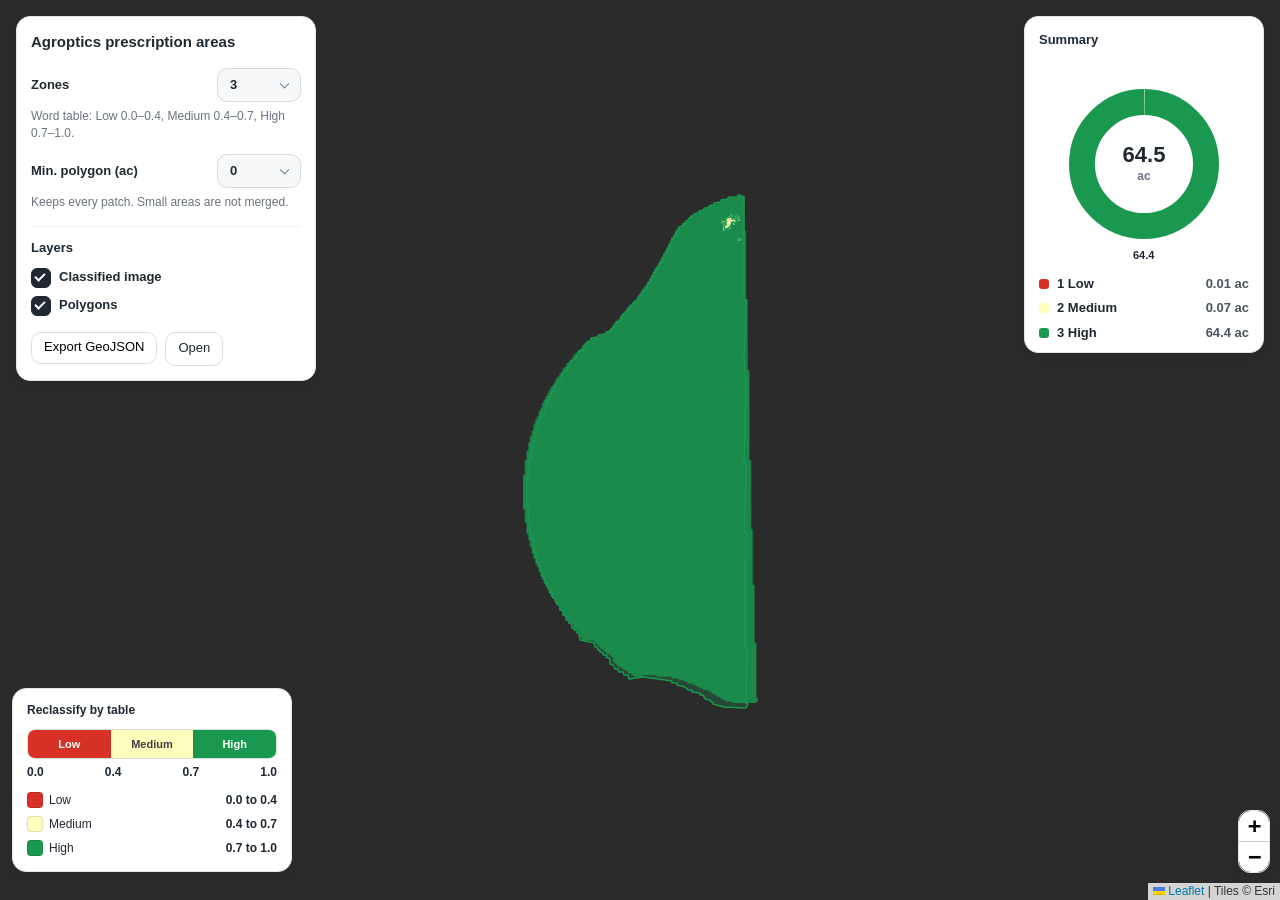
==== index.html @ 0b672e1a "Add files via upload" ====
<!DOCTYPE html>
<html lang="en">
<head>
    <meta charset="UTF-8" />
    <meta name="viewport" content="width=device-width, initial-scale=1.0" />
    <title>Agroptics NDVI zones</title>
    <link rel="stylesheet" href="js/lib/leaflet.css" />
    <link rel="stylesheet" href="prescription-demo.css?v=11" />
</head>
<body>
    <aside class="side-panel">
        <div class="panel-brand">Agroptics prescription areas</div>
        <div class="panel-group">
            <div class="panel-field">
                <span>Zones</span>
                <select id="zoneCount" title="Number of zones">
                    <option value="2" data-hint="Two classes, 0.0–0.5 and 0.5–1.0. Two rates for the machine.">2</option>
                    <option value="3" selected data-hint="Word table: Low 0.0–0.4, Medium 0.4–0.7, High 0.7–1.0.">3</option>
                    <option value="4" data-hint="Four equal classes from 0.0 to 1.0. Finer split, more areas.">4</option>
                    <option value="5" data-hint="Five equal classes from 0.0 to 1.0. The most detail.">5</option>
                </select>
            </div>
            <p class="field-note" id="zoneNote"></p>
        </div>
        <div class="panel-group">
            <div class="panel-field">
                <span>Min. polygon (ac)</span>
                <select id="minAcres" title="Minimum polygon size">
                    <option value="0" selected data-hint="Keeps every patch. Small areas are not merged.">0</option>
                    <option value="0.5" data-hint="Patches under 0.5 ac merge into the neighboring zone.">0.5</option>
                    <option value="1" data-hint="Patches under 1 ac merge into the neighboring zone.">1</option>
                    <option value="2" data-hint="Patches under 2 ac merge into the neighboring zone.">2</option>
                    <option value="5" data-hint="Patches under 5 ac merge into the neighboring zone.">5</option>
                    <option value="10" data-hint="Patches under 10 ac merge into the neighboring zone.">10</option>
                </select>
            </div>
            <p class="field-note" id="acreNote"></p>
        </div>
        <div class="panel-layers">
            <div class="panel-title">Layers</div>
            <label class="layer-check">
                <input type="checkbox" id="layerImage" checked />
                <span class="check-box"></span>
                <span>Classified image</span>
            </label>
            <label class="layer-check">
                <input type="checkbox" id="layerPolygons" checked />
                <span class="check-box"></span>
                <span>Polygons</span>
            </label>
        </div>
        <div class="panel-actions">
            <button type="button" id="exportGeojsonBtn" disabled>Export GeoJSON</button>
            <label class="file-open">
                Open
                <input type="file" id="tifInput" accept=".tif,.tiff" />
            </label>
        </div>
    </aside>

    <aside class="summary-panel">
        <div class="panel-title">Summary</div>
        <div class="donut-wrap" id="zoneChart"></div>
        <div class="chart-list" id="chartList"></div>
    </aside>

    <div id="map">
        <div class="map-legend" id="legend">
            <div class="legend-title">Reclassify by table</div>
            <div class="legend-bar" id="legendBar"></div>
            <div class="legend-ticks" id="legendTicks"></div>
            <div class="legend-rows" id="legendRows"></div>
        </div>
        <div id="mapMessage" class="map-message">Loading index</div>
    </div>

    <script src="js/lib/leaflet.js"></script>
    <script src="cdns/geotiff.js"></script>
    <script src="cdns/proj4.js"></script>
    <script src="cdns/turf.min.js"></script>
    <script src="prescription-demo.js?v=12"></script>
</body>
</html>
---- js/lib/leaflet.css ----
/* required styles */

.leaflet-pane,
.leaflet-tile,
.leaflet-marker-icon,
.leaflet-marker-shadow,
.leaflet-tile-container,
.leaflet-pane > svg,
.leaflet-pane > canvas,
.leaflet-zoom-box,
.leaflet-image-layer,
.leaflet-layer {
	position: absolute;
	left: 0;
	top: 0;
	}
.leaflet-container {
	overflow: hidden;
	}
.leaflet-tile,
.leaflet-marker-icon,
.leaflet-marker-shadow {
	-webkit-user-select: none;
	   -moz-user-select: none;
	        user-select: none;
	  -webkit-user-drag: none;
	}
/* Prevents IE11 from highlighting tiles in blue */
.leaflet-tile::selection {
	background: transparent;
}
/* Safari renders non-retina tile on retina better with this, but Chrome is worse */
.leaflet-safari .leaflet-tile {
	image-rendering: -webkit-optimize-contrast;
	}
/* hack that prevents hw layers "stretching" when loading new tiles */
.leaflet-safari .leaflet-tile-container {
	width: 1600px;
	height: 1600px;
	-webkit-transform-origin: 0 0;
	}
.leaflet-marker-icon,
.leaflet-marker-shadow {
	display: block;
	}
/* .leaflet-container svg: reset svg max-width decleration shipped in Joomla! (joomla.org) 3.x */
/* .leaflet-container img: map is broken in FF if you have max-width: 100% on tiles */
.leaflet-container .leaflet-overlay-pane svg {
	max-width: none !important;
	max-height: none !important;
	}
.leaflet-container .leaflet-marker-pane img,
.leaflet-container .leaflet-shadow-pane img,
.leaflet-container .leaflet-tile-pane img,
.leaflet-container img.leaflet-image-layer,
.leaflet-container .leaflet-tile {
	max-width: none !important;
	max-height: none !important;
	width: auto;
	padding: 0;
	}

.leaflet-container img.leaflet-tile {
	/* See: https://bugs.chromium.org/p/chromium/issues/detail?id=600120 */
	mix-blend-mode: plus-lighter;
}

.leaflet-container.leaflet-touch-zoom {
	-ms-touch-action: pan-x pan-y;
	touch-action: pan-x pan-y;
	}
.leaflet-container.leaflet-touch-drag {
	-ms-touch-action: pinch-zoom;
	/* Fallback for FF which doesn't support pinch-zoom */
	touch-action: none;
	touch-action: pinch-zoom;
}
.leaflet-container.leaflet-touch-drag.leaflet-touch-zoom {
	-ms-touch-action: none;
	touch-action: none;
}
.leaflet-container {
	-webkit-tap-highlight-color: transparent;
}
.leaflet-container a {
	-webkit-tap-highlight-color: rgba(51, 181, 229, 0.4);
}
.leaflet-tile {
	filter: inherit;
	visibility: hidden;
	}
.leaflet-tile-loaded {
	visibility: inherit;
	}
.leaflet-zoom-box {
	width: 0;
	height: 0;
	-moz-box-sizing: border-box;
	     box-sizing: border-box;
	z-index: 800;
	}
/* workaround for https://bugzilla.mozilla.org/show_bug.cgi?id=888319 */
.leaflet-overlay-pane svg {
	-moz-user-select: none;
	}

.leaflet-pane         { z-index: 400; }

.leaflet-tile-pane    { z-index: 200; }
.leaflet-overlay-pane { z-index: 400; }
.leaflet-shadow-pane  { z-index: 500; }
.leaflet-marker-pane  { z-index: 600; }
.leaflet-tooltip-pane   { z-index: 650; }
.leaflet-popup-pane   { z-index: 700; }

.leaflet-map-pane canvas { z-index: 100; }
.leaflet-map-pane svg    { z-index: 200; }

.leaflet-vml-shape {
	width: 1px;
	height: 1px;
	}
.lvml {
	behavior: url(#default#VML);
	display: inline-block;
	position: absolute;
	}


/* control positioning */

.leaflet-control {
	position: relative;
	z-index: 800;
	pointer-events: visiblePainted; /* IE 9-10 doesn't have auto */
	pointer-events: auto;
	}
.leaflet-top,
.leaflet-bottom {
	position: absolute;
	z-index: 1000;
	pointer-events: none;
	}
.leaflet-top {
	top: 0;
	}
.leaflet-right {
	right: 0;
	}
.leaflet-bottom {
	bottom: 0;
	}
.leaflet-left {
	left: 0;
	}
.leaflet-control {
	float: left;
	clear: both;
	}
.leaflet-right .leaflet-control {
	float: right;
	}
.leaflet-top .leaflet-control {
	margin-top: 10px;
	}
.leaflet-bottom .leaflet-control {
	margin-bottom: 10px;
	}
.leaflet-left .leaflet-control {
	margin-left: 10px;
	}
.leaflet-right .leaflet-control {
	margin-right: 10px;
	}


/* zoom and fade animations */

.leaflet-fade-anim .leaflet-popup {
	opacity: 0;
	-webkit-transition: opacity 0.2s linear;
	   -moz-transition: opacity 0.2s linear;
	        transition: opacity 0.2s linear;
	}
.leaflet-fade-anim .leaflet-map-pane .leaflet-popup {
	opacity: 1;
	}
.leaflet-zoom-animated {
	-webkit-transform-origin: 0 0;
	    -ms-transform-origin: 0 0;
	        transform-origin: 0 0;
	}
svg.leaflet-zoom-animated {
	will-change: transform;
}

.leaflet-zoom-anim .leaflet-zoom-animated {
	-webkit-transition: -webkit-transform 0.25s cubic-bezier(0,0,0.25,1);
	   -moz-transition:    -moz-transform 0.25s cubic-bezier(0,0,0.25,1);
	        transition:         transform 0.25s cubic-bezier(0,0,0.25,1);
	}
.leaflet-zoom-anim .leaflet-tile,
.leaflet-pan-anim .leaflet-tile {
	-webkit-transition: none;
	   -moz-transition: none;
	        transition: none;
	}

.leaflet-zoom-anim .leaflet-zoom-hide {
	visibility: hidden;
	}


/* cursors */

.leaflet-interactive {
	cursor: pointer;
	}
.leaflet-grab {
	cursor: -webkit-grab;
	cursor:    -moz-grab;
	cursor:         grab;
	}
.leaflet-crosshair,
.leaflet-crosshair .leaflet-interactive {
	cursor: crosshair;
	}
.leaflet-popup-pane,
.leaflet-control {
	cursor: auto;
	}
.leaflet-dragging .leaflet-grab,
.leaflet-dragging .leaflet-grab .leaflet-interactive,
.leaflet-dragging .leaflet-marker-draggable {
	cursor: move;
	cursor: -webkit-grabbing;
	cursor:    -moz-grabbing;
	cursor:         grabbing;
	}

/* marker & overlays interactivity */
.leaflet-marker-icon,
.leaflet-marker-shadow,
.leaflet-image-layer,
.leaflet-pane > svg path,
.leaflet-tile-container {
	pointer-events: none;
	}

.leaflet-marker-icon.leaflet-interactive,
.leaflet-image-layer.leaflet-interactive,
.leaflet-pane > svg path.leaflet-interactive,
svg.leaflet-image-layer.leaflet-interactive path {
	pointer-events: visiblePainted; /* IE 9-10 doesn't have auto */
	pointer-events: auto;
	}

/* visual tweaks */

.leaflet-container {
	background: #ddd;
	outline-offset: 1px;
	}
.leaflet-container a {
	color: #0078A8;
	}
.leaflet-zoom-box {
	border: 2px dotted #38f;
	background: rgba(255,255,255,0.5);
	}


/* general typography */
.leaflet-container {
	font-family: "Helvetica Neue", Arial, Helvetica, sans-serif;
	font-size: 12px;
	font-size: 0.75rem;
	line-height: 1.5;
	}


/* general toolbar styles */

.leaflet-bar {
	box-shadow: 0 1px 5px rgba(0,0,0,0.65);
	border-radius: 4px;
	}
.leaflet-bar a {
	background-color: #fff;
	border-bottom: 1px solid #ccc;
	width: 26px;
	height: 26px;
	line-height: 26px;
	display: block;
	text-align: center;
	text-decoration: none;
	color: black;
	}
.leaflet-bar a,
.leaflet-control-layers-toggle {
	background-position: 50% 50%;
	background-repeat: no-repeat;
	display: block;
	}
.leaflet-bar a:hover,
.leaflet-bar a:focus {
	background-color: #f4f4f4;
	}
.leaflet-bar a:first-child {
	border-top-left-radius: 4px;
	border-top-right-radius: 4px;
	}
.leaflet-bar a:last-child {
	border-bottom-left-radius: 4px;
	border-bottom-right-radius: 4px;
	border-bottom: none;
	}
.leaflet-bar a.leaflet-disabled {
	cursor: default;
	background-color: #f4f4f4;
	color: #bbb;
	}

.leaflet-touch .leaflet-bar a {
	width: 30px;
	height: 30px;
	line-height: 30px;
	}
.leaflet-touch .leaflet-bar a:first-child {
	border-top-left-radius: 2px;
	border-top-right-radius: 2px;
	}
.leaflet-touch .leaflet-bar a:last-child {
	border-bottom-left-radius: 2px;
	border-bottom-right-radius: 2px;
	}

/* zoom control */

.leaflet-control-zoom-in,
.leaflet-control-zoom-out {
	font: bold 18px 'Lucida Console', Monaco, monospace;
	text-indent: 1px;
	}

.leaflet-touch .leaflet-control-zoom-in, .leaflet-touch .leaflet-control-zoom-out  {
	font-size: 22px;
	}


/* layers control */

.leaflet-control-layers {
	box-shadow: 0 1px 5px rgba(0,0,0,0.4);
	background: #fff;
	border-radius: 5px;
	}
.leaflet-control-layers-toggle {
	background-image: url(images/layers.png);
	width: 36px;
	height: 36px;
	}
.leaflet-retina .leaflet-control-layers-toggle {
	background-image: url(images/layers-2x.png);
	background-size: 26px 26px;
	}
.leaflet-touch .leaflet-control-layers-toggle {
	width: 44px;
	height: 44px;
	}
.leaflet-control-layers .leaflet-control-layers-list,
.leaflet-control-layers-expanded .leaflet-control-layers-toggle {
	display: none;
	}
.leaflet-control-layers-expanded .leaflet-control-layers-list {
	display: block;
	position: relative;
	}
.leaflet-control-layers-expanded {
	padding: 6px 10px 6px 6px;
	color: #333;
	background: #fff;
	}
.leaflet-control-layers-scrollbar {
	overflow-y: scroll;
	overflow-x: hidden;
	padding-right: 5px;
	}
.leaflet-control-layers-selector {
	margin-top: 2px;
	position: relative;
	top: 1px;
	}
.leaflet-control-layers label {
	display: block;
	font-size: 13px;
	font-size: 1.08333em;
	}
.leaflet-control-layers-separator {
	height: 0;
	border-top: 1px solid #ddd;
	margin: 5px -10px 5px -6px;
	}

/* Default icon URLs */
.leaflet-default-icon-path { /* used only in path-guessing heuristic, see L.Icon.Default */
	background-image: url(images/marker-icon.png);
	}


/* attribution and scale controls */

.leaflet-container .leaflet-control-attribution {
	background: #fff;
	background: rgba(255, 255, 255, 0.8);
	margin: 0;
	}
.leaflet-control-attribution,
.leaflet-control-scale-line {
	padding: 0 5px;
	color: #333;
	line-height: 1.4;
	}
.leaflet-control-attribution a {
	text-decoration: none;
	}
.leaflet-control-attribution a:hover,
.leaflet-control-attribution a:focus {
	text-decoration: underline;
	}
.leaflet-attribution-flag {
	display: inline !important;
	vertical-align: baseline !important;
	width: 1em;
	height: 0.6669em;
	}
.leaflet-left .leaflet-control-scale {
	margin-left: 5px;
	}
.leaflet-bottom .leaflet-control-scale {
	margin-bottom: 5px;
	}
.leaflet-control-scale-line {
	border: 2px solid #777;
	border-top: none;
	line-height: 1.1;
	padding: 2px 5px 1px;
	white-space: nowrap;
	-moz-box-sizing: border-box;
	     box-sizing: border-box;
	background: rgba(255, 255, 255, 0.8);
	text-shadow: 1px 1px #fff;
	}
.leaflet-control-scale-line:not(:first-child) {
	border-top: 2px solid #777;
	border-bottom: none;
	margin-top: -2px;
	}
.leaflet-control-scale-line:not(:first-child):not(:last-child) {
	border-bottom: 2px solid #777;
	}

.leaflet-touch .leaflet-control-attribution,
.leaflet-touch .leaflet-control-layers,
.leaflet-touch .leaflet-bar {
	box-shadow: none;
	}
.leaflet-touch .leaflet-control-layers,
.leaflet-touch .leaflet-bar {
	border: 2px solid rgba(0,0,0,0.2);
	background-clip: padding-box;
	}


/* popup */

.leaflet-popup {
	position: absolute;
	text-align: center;
	margin-bottom: 20px;
	}
.leaflet-popup-content-wrapper {
	padding: 1px;
	text-align: left;
	border-radius: 12px;
	}
.leaflet-popup-content {
	margin: 13px 24px 13px 20px;
	line-height: 1.3;
	font-size: 13px;
	font-size: 1.08333em;
	min-height: 1px;
	}
.leaflet-popup-content p {
	margin: 17px 0;
	margin: 1.3em 0;
	}
.leaflet-popup-tip-container {
	width: 40px;
	height: 20px;
	position: absolute;
	left: 50%;
	margin-top: -1px;
	margin-left: -20px;
	overflow: hidden;
	pointer-events: none;
	}
.leaflet-popup-tip {
	width: 17px;
	height: 17px;
	padding: 1px;

	margin: -10px auto 0;
	pointer-events: auto;

	-webkit-transform: rotate(45deg);
	   -moz-transform: rotate(45deg);
	    -ms-transform: rotate(45deg);
	        transform: rotate(45deg);
	}
.leaflet-popup-content-wrapper,
.leaflet-popup-tip {
	background: white;
	color: #333;
	box-shadow: 0 3px 14px rgba(0,0,0,0.4);
	}
.leaflet-container a.leaflet-popup-close-button {
	position: absolute;
	top: 0;
	right: 0;
	border: none;
	text-align: center;
	width: 24px;
	height: 24px;
	font: 16px/24px Tahoma, Verdana, sans-serif;
	color: #757575;
	text-decoration: none;
	background: transparent;
	}
.leaflet-container a.leaflet-popup-close-button:hover,
.leaflet-container a.leaflet-popup-close-button:focus {
	color: #585858;
	}
.leaflet-popup-scrolled {
	overflow: auto;
	}

.leaflet-oldie .leaflet-popup-content-wrapper {
	-ms-zoom: 1;
	}
.leaflet-oldie .leaflet-popup-tip {
	width: 24px;
	margin: 0 auto;

	-ms-filter: "progid:DXImageTransform.Microsoft.Matrix(M11=0.70710678, M12=0.70710678, M21=-0.70710678, M22=0.70710678)";
	filter: progid:DXImageTransform.Microsoft.Matrix(M11=0.70710678, M12=0.70710678, M21=-0.70710678, M22=0.70710678);
	}

.leaflet-oldie .leaflet-control-zoom,
.leaflet-oldie .leaflet-control-layers,
.leaflet-oldie .leaflet-popup-content-wrapper,
.leaflet-oldie .leaflet-popup-tip {
	border: 1px solid #999;
	}


/* div icon */

.leaflet-div-icon {
	background: #fff;
	border: 1px solid #666;
	}


/* Tooltip */
/* Base styles for the element that has a tooltip */
.leaflet-tooltip {
	position: absolute;
	padding: 6px;
	background-color: #fff;
	border: 1px solid #fff;
	border-radius: 3px;
	color: #222;
	white-space: nowrap;
	-webkit-user-select: none;
	-moz-user-select: none;
	-ms-user-select: none;
	user-select: none;
	pointer-events: none;
	box-shadow: 0 1px 3px rgba(0,0,0,0.4);
	}
.leaflet-tooltip.leaflet-interactive {
	cursor: pointer;
	pointer-events: auto;
	}
.leaflet-tooltip-top:before,
.leaflet-tooltip-bottom:before,
.leaflet-tooltip-left:before,
.leaflet-tooltip-right:before {
	position: absolute;
	pointer-events: none;
	border: 6px solid transparent;
	background: transparent;
	content: "";
	}

/* Directions */

.leaflet-tooltip-bottom {
	margin-top: 6px;
}
.leaflet-tooltip-top {
	margin-top: -6px;
}
.leaflet-tooltip-bottom:before,
.leaflet-tooltip-top:before {
	left: 50%;
	margin-left: -6px;
	}
.leaflet-tooltip-top:before {
	bottom: 0;
	margin-bottom: -12px;
	border-top-color: #fff;
	}
.leaflet-tooltip-bottom:before {
	top: 0;
	margin-top: -12px;
	margin-left: -6px;
	border-bottom-color: #fff;
	}
.leaflet-tooltip-left {
	margin-left: -6px;
}
.leaflet-tooltip-right {
	margin-left: 6px;
}
.leaflet-tooltip-left:before,
.leaflet-tooltip-right:before {
	top: 50%;
	margin-top: -6px;
	}
.leaflet-tooltip-left:before {
	right: 0;
	margin-right: -12px;
	border-left-color: #fff;
	}
.leaflet-tooltip-right:before {
	left: 0;
	margin-left: -12px;
	border-right-color: #fff;
	}

/* Printing */

@media print {
	/* Prevent printers from removing background-images of controls. */
	.leaflet-control {
		-webkit-print-color-adjust: exact;
		print-color-adjust: exact;
		}
	}
---- prescription-demo.css ----
html, body {
    height: 100%;
    margin: 0;
    width: 100%;
}

#map {
    position: absolute;
    inset: 0;
    height: 100%;
    width: 100%;
}

body {
    font: 13px/1.4 "Segoe UI", Tahoma, Arial, sans-serif;
    color: #1f2933;
    overflow: hidden;
}

.side-panel {
    position: absolute;
    z-index: 1200;
    top: 16px;
    left: 16px;
    width: 300px;
    box-sizing: border-box;
    background: #fff;
    border: 1px solid #e2e6ea;
    border-radius: 14px;
    box-shadow: 0 4px 16px rgba(0, 0, 0, 0.08);
    padding: 14px;
}

.summary-panel {
    position: absolute;
    z-index: 1200;
    top: 16px;
    right: 16px;
    width: 240px;
    box-sizing: border-box;
    background: #fff;
    border: 1px solid #e2e6ea;
    border-radius: 14px;
    box-shadow: 0 4px 16px rgba(0, 0, 0, 0.08);
    padding: 14px 14px 10px;
}

.donut-wrap {
    position: relative;
    width: 210px;
    height: 210px;
    margin: 4px auto 0;
}

.donut-wrap svg {
    display: block;
    width: 210px;
    height: 210px;
}

.donut-center {
    position: absolute;
    left: 50%;
    top: 50%;
    transform: translate(-50%, -50%);
    text-align: center;
    pointer-events: none;
}

.donut-center strong {
    display: block;
    font-size: 22px;
    line-height: 1.1;
}

.donut-center span {
    color: #6b7280;
    font-size: 12px;
    font-weight: 600;
}

.chart-list {
    margin-top: 4px;
}

.chart-row {
    display: grid;
    grid-template-columns: 10px 1fr auto;
    align-items: center;
    gap: 8px;
    margin-top: 6px;
    font-weight: 600;
}

.chart-dot {
    width: 10px;
    height: 10px;
    border-radius: 3px;
}

.chart-acres {
    font-variant-numeric: tabular-nums;
    color: #4b5563;
}

.chart-empty {
    margin: 24px 0;
    text-align: center;
    color: #6b7280;
}

.panel-brand {
    font-weight: 700;
    font-size: 15px;
    margin-bottom: 16px;
}

.panel-title {
    font-weight: 700;
    margin-bottom: 10px;
}

.class-row {
    display: grid;
    grid-template-columns: 14px 64px 1fr auto;
    align-items: center;
    gap: 8px;
    margin-top: 8px;
}

.class-name {
    font-weight: 600;
}

.class-bound {
    color: #4b5563;
    font-variant-numeric: tabular-nums;
}

.picker {
    position: relative;
}

.picker-native {
    position: absolute;
    width: 1px;
    height: 1px;
    opacity: 0;
    pointer-events: none;
}

.picker-btn {
    position: relative;
    min-width: 84px;
    height: 34px;
    border: 1px solid #d7dce0;
    border-radius: 10px;
    background: #f7f8f9;
    padding: 0 28px 0 12px;
    font: inherit;
    font-weight: 600;
    color: inherit;
    cursor: pointer;
    text-align: left;
}

.picker-btn::after {
    content: "";
    position: absolute;
    right: 12px;
    top: 50%;
    width: 6px;
    height: 6px;
    border-right: 1.5px solid #6b7280;
    border-bottom: 1.5px solid #6b7280;
    transform: translateY(-70%) rotate(45deg);
}

.picker.is-open .picker-btn {
    border-color: #9aa3ad;
    background: #fff;
}

.picker.is-open .picker-btn::after {
    transform: translateY(-30%) rotate(225deg);
}

.picker-menu {
    position: absolute;
    z-index: 5;
    top: calc(100% + 6px);
    right: 0;
    width: 268px;
    margin: 0;
    padding: 4px;
    list-style: none;
    background: #fff;
    border: 1px solid #e2e6ea;
    border-radius: 12px;
    box-shadow: 0 10px 28px rgba(15, 23, 42, 0.12);
}

.picker-menu[hidden] {
    display: none;
}

.picker-item {
    display: block;
    width: 100%;
    height: auto;
    border: 0;
    border-radius: 8px;
    background: transparent;
    padding: 8px 10px;
    font: inherit;
    font-weight: 600;
    text-align: left;
    cursor: pointer;
}

.picker-hint {
    display: block;
    margin-top: 2px;
    font-size: 12px;
    font-weight: 500;
    line-height: 1.35;
    color: #6b7280;
}

.picker-item.is-selected .picker-hint {
    color: rgba(255, 255, 255, 0.78);
}

.field-note {
    margin: 6px 0 0;
    font-size: 12px;
    font-weight: 500;
    line-height: 1.4;
    color: #6b7280;
}

.picker-item:hover {
    background: #f3f4f6;
}

.picker-item.is-selected {
    background: #1f2933;
    color: #fff;
}

.panel-field {
    display: flex;
    align-items: center;
    justify-content: space-between;
    gap: 8px;
    margin-top: 12px;
    font-weight: 600;
}

.panel-layers {
    margin-top: 16px;
    padding-top: 12px;
    border-top: 1px solid #eef0f2;
}

.layer-check {
    position: relative;
    display: flex;
    align-items: center;
    gap: 8px;
    margin-top: 8px;
    font-weight: 600;
    cursor: pointer;
}

.layer-check input {
    position: absolute;
    opacity: 0;
    width: 1px;
    height: 1px;
}

.check-box {
    width: 18px;
    height: 18px;
    border-radius: 6px;
    border: 1px solid #d7dce0;
    background: #f7f8f9;
    position: relative;
    flex-shrink: 0;
}

.layer-check input:checked + .check-box {
    background: #1f2933;
    border-color: #1f2933;
}

.layer-check input:focus-visible + .check-box {
    outline: 2px solid #9aa3ad;
    outline-offset: 2px;
}

.layer-check input:checked + .check-box::after {
    content: "";
    position: absolute;
    left: 5px;
    top: 2px;
    width: 4px;
    height: 8px;
    border: solid #fff;
    border-width: 0 2px 2px 0;
    transform: rotate(45deg);
}

.panel-actions {
    display: flex;
    gap: 8px;
    margin-top: 16px;
}

.panel-actions button,
.file-open {
    height: 32px;
    border: 1px solid #d7dce0;
    background: #fff;
    border-radius: 10px;
    padding: 0 12px;
    cursor: pointer;
    display: inline-flex;
    align-items: center;
    font: inherit;
}

.panel-actions button:hover:not(:disabled),
.file-open:hover {
    background: #f7f8f9;
}

.panel-actions button:disabled {
    opacity: 0.5;
    cursor: default;
}

.file-open {
    position: relative;
    overflow: hidden;
}

.file-open input {
    position: absolute;
    inset: 0;
    opacity: 0;
    cursor: pointer;
}

.map-legend,
.map-message {
    background: #fff;
    border: 1px solid #e2e6ea;
    border-radius: 14px;
    box-shadow: 0 4px 16px rgba(0, 0, 0, 0.08);
}

.map-legend {
    position: absolute;
    z-index: 1200;
    left: 12px;
    bottom: 28px;
    padding: 12px 14px 14px;
    width: 280px;
    box-sizing: border-box;
}

.legend-title {
    font-weight: 700;
    margin-bottom: 10px;
}

.legend-bar {
    display: grid;
    grid-template-columns: 1fr 1fr 1fr;
    height: 28px;
    border-radius: 8px;
    overflow: hidden;
    border: 1px solid #d7dce0;
}

.legend-seg {
    display: flex;
    align-items: center;
    justify-content: center;
    font-size: 11px;
    font-weight: 700;
    color: #fff;
}

.legend-seg-mid {
    color: #3f3f3f;
}

.legend-ticks {
    display: flex;
    justify-content: space-between;
    margin-top: 4px;
    font-variant-numeric: tabular-nums;
    font-size: 12px;
    font-weight: 600;
    color: #1f2933;
}

.legend-rows {
    margin-top: 10px;
}

.legend-row {
    display: grid;
    grid-template-columns: 14px 1fr auto;
    align-items: center;
    gap: 8px;
    margin-top: 6px;
}

.legend-range {
    text-align: right;
    color: #1f2933;
    font-weight: 600;
    font-variant-numeric: tabular-nums;
}

.swatch {
    width: 14px;
    height: 14px;
    border: 1px solid rgba(0, 0, 0, 0.12);
    border-radius: 4px;
}

.ndvi-ramp {
    height: 28px;
    border-radius: 8px;
    border: 1px solid #d7dce0;
    background: linear-gradient(
        to right,
        rgb(215, 48, 39),
        rgb(252, 141, 89),
        rgb(254, 224, 139),
        rgb(255, 255, 191),
        rgb(217, 239, 139),
        rgb(145, 207, 96),
        rgb(26, 152, 80)
    );
}

.map-legend.hidden,
.map-message.hidden {
    display: none;
}

.map-message {
    position: absolute;
    z-index: 1200;
    left: 50%;
    top: 50%;
    transform: translate(-50%, -50%);
    padding: 10px 14px;
    pointer-events: none;
}

.leaflet-container {
    background: #2b2b2b;
    font-family: inherit;
}

.leaflet-bar {
    border: 1px solid #e2e6ea !important;
    border-radius: 12px !important;
    overflow: hidden;
    box-shadow: 0 4px 16px rgba(0, 0, 0, 0.08) !important;
}

.leaflet-bar a {
    border-radius: 0 !important;
}

.leaflet-bar a:first-child {
    border-top-left-radius: 12px !important;
    border-top-right-radius: 12px !important;
}

.leaflet-bar a:last-child {
    border-bottom-left-radius: 12px !important;
    border-bottom-right-radius: 12px !important;
}
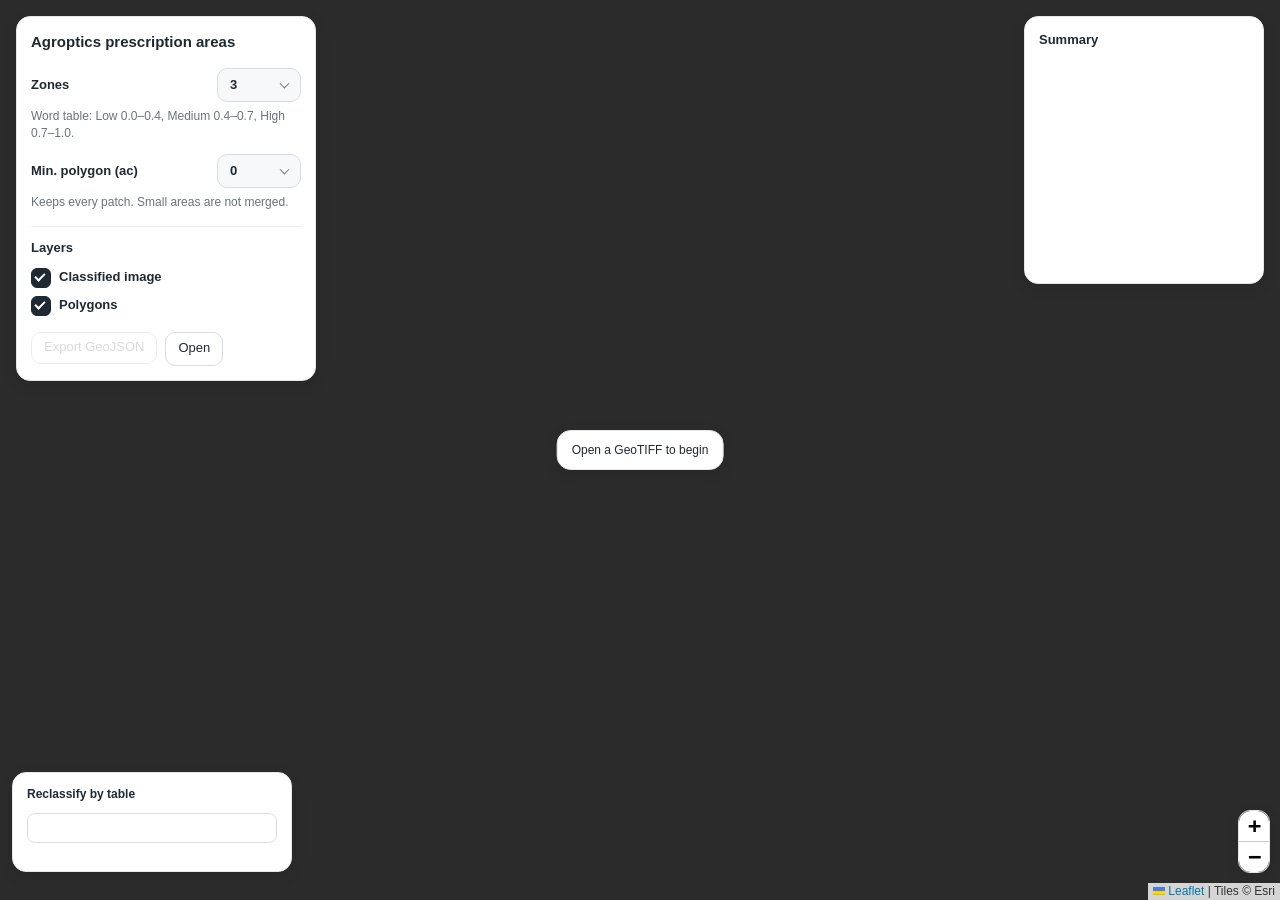
==== commit efa8e136: "Rename prescription-demo.html to index.html" ====
--- a/index.html
+++ b/index.html
@@ -78,6 +78,6 @@
     <script src="cdns/geotiff.js"></script>
     <script src="cdns/proj4.js"></script>
     <script src="cdns/turf.min.js"></script>
-    <script src="prescription-demo.js?v=12"></script>
+    <script src="prescription-demo.js?v=13"></script>
 </body>
 </html>
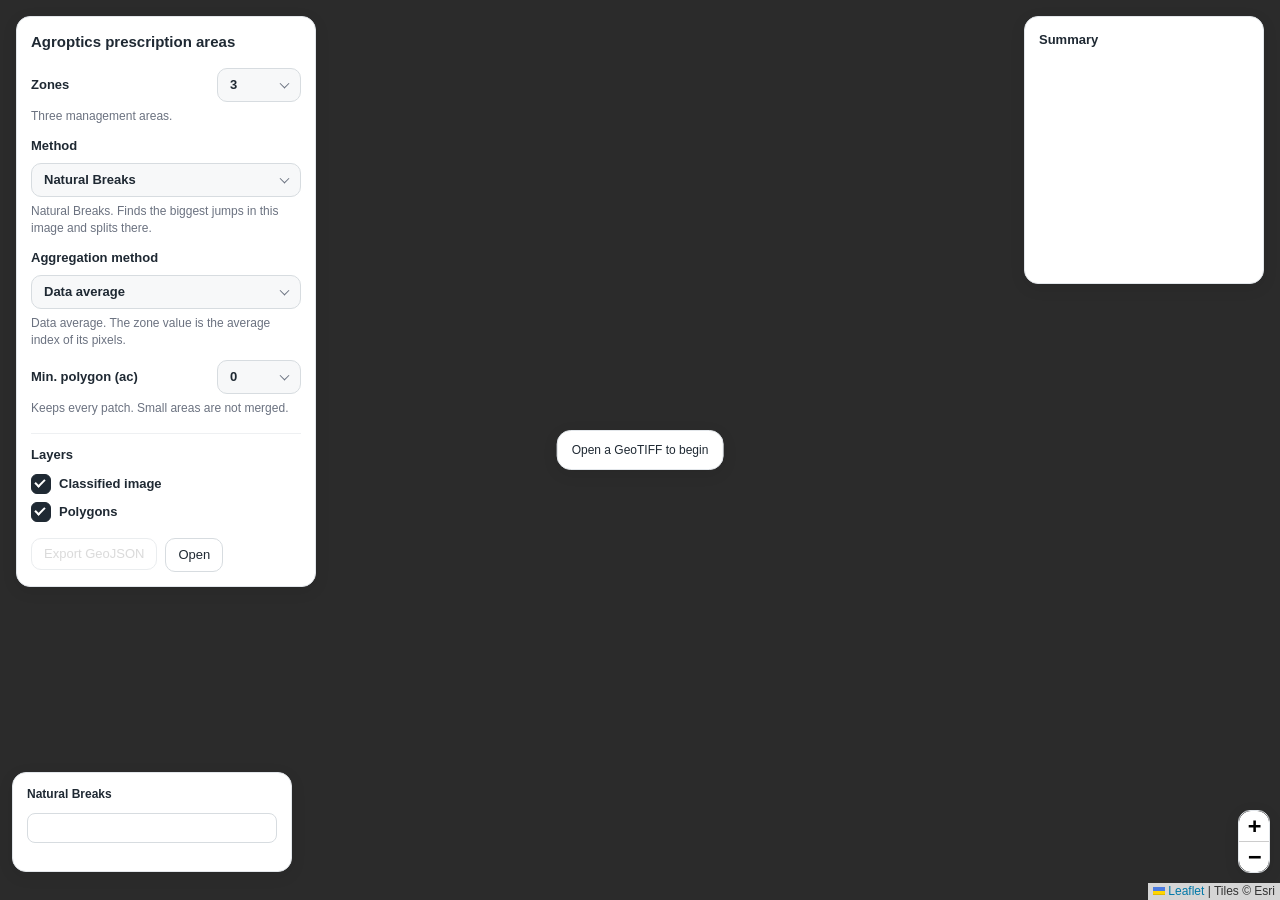
==== commit a2f0becd: "Rename prescription-demo.html to index.html" ====
--- a/index.html
+++ b/index.html
@@ -5,7 +5,7 @@
     <meta name="viewport" content="width=device-width, initial-scale=1.0" />
     <title>Agroptics NDVI zones</title>
     <link rel="stylesheet" href="js/lib/leaflet.css" />
-    <link rel="stylesheet" href="prescription-demo.css?v=11" />
+    <link rel="stylesheet" href="prescription-demo.css?v=15" />
 </head>
 <body>
     <aside class="side-panel">
@@ -14,13 +14,35 @@
             <div class="panel-field">
                 <span>Zones</span>
                 <select id="zoneCount" title="Number of zones">
-                    <option value="2" data-hint="Two classes, 0.0–0.5 and 0.5–1.0. Two rates for the machine.">2</option>
-                    <option value="3" selected data-hint="Word table: Low 0.0–0.4, Medium 0.4–0.7, High 0.7–1.0.">3</option>
-                    <option value="4" data-hint="Four equal classes from 0.0 to 1.0. Finer split, more areas.">4</option>
-                    <option value="5" data-hint="Five equal classes from 0.0 to 1.0. The most detail.">5</option>
+                    <option value="2" data-hint="Two management areas. Each area can take its own rate.">2</option>
+                    <option value="3" selected data-hint="Three management areas.">3</option>
+                    <option value="4" data-hint="Four management areas. A finer split.">4</option>
+                    <option value="5" data-hint="Five management areas. The most detail.">5</option>
                 </select>
             </div>
             <p class="field-note" id="zoneNote"></p>
+        </div>
+        <div class="panel-group">
+            <div class="panel-field panel-field-stack">
+                <span>Method</span>
+                <select id="zoneMethod" title="How the index is split into zones">
+                    <option value="natural" selected data-hint="Natural Breaks. Finds the biggest jumps in this image and splits there.">Natural Breaks</option>
+                    <option value="quantile" data-hint="Quantile. Each zone gets about the same number of pixels.">Quantile</option>
+                    <option value="equal" data-hint="Equal interval. Splits this image’s min-to-max into equal steps.">Equal interval</option>
+                    <option value="table" data-hint="Word table. 3 zones use 0.0–0.4, 0.4–0.7, 0.7–1.0.">Reclassify by table</option>
+                </select>
+            </div>
+            <p class="field-note" id="methodNote"></p>
+        </div>
+        <div class="panel-group">
+            <div class="panel-field panel-field-stack">
+                <span>Aggregation method</span>
+                <select id="zoneAgg" title="Value reported for each zone">
+                    <option value="average" selected data-hint="Data average. The zone value is the average index of its pixels.">Data average</option>
+                    <option value="median" data-hint="Data median. The zone value is the middle index of its pixels.">Data median</option>
+                </select>
+            </div>
+            <p class="field-note" id="aggNote"></p>
         </div>
         <div class="panel-group">
             <div class="panel-field">
@@ -66,7 +88,7 @@
 
     <div id="map">
         <div class="map-legend" id="legend">
-            <div class="legend-title">Reclassify by table</div>
+            <div class="legend-title" id="legendTitle">Natural Breaks</div>
             <div class="legend-bar" id="legendBar"></div>
             <div class="legend-ticks" id="legendTicks"></div>
             <div class="legend-rows" id="legendRows"></div>
@@ -78,6 +100,6 @@
     <script src="cdns/geotiff.js"></script>
     <script src="cdns/proj4.js"></script>
     <script src="cdns/turf.min.js"></script>
-    <script src="prescription-demo.js?v=13"></script>
+    <script src="prescription-demo.js?v=14"></script>
 </body>
 </html>
--- a/prescription-demo.css
+++ b/prescription-demo.css
@@ -246,6 +246,32 @@
 .picker-item.is-selected {
     background: #1f2933;
     color: #fff;
+}
+
+.panel-field.panel-field-stack {
+    flex-direction: column;
+    align-items: stretch;
+    justify-content: flex-start;
+    text-align: left;
+}
+
+.panel-field-stack .picker-btn,
+.panel-field-stack .picker-menu {
+    width: 100%;
+    box-sizing: border-box;
+}
+
+.panel-field-stack .picker-menu {
+    left: 0;
+    right: auto;
+}
+
+.chart-agg {
+    display: block;
+    margin-top: 1px;
+    font-size: 11px;
+    font-weight: 500;
+    color: #6b7280;
 }
 
 .panel-field {
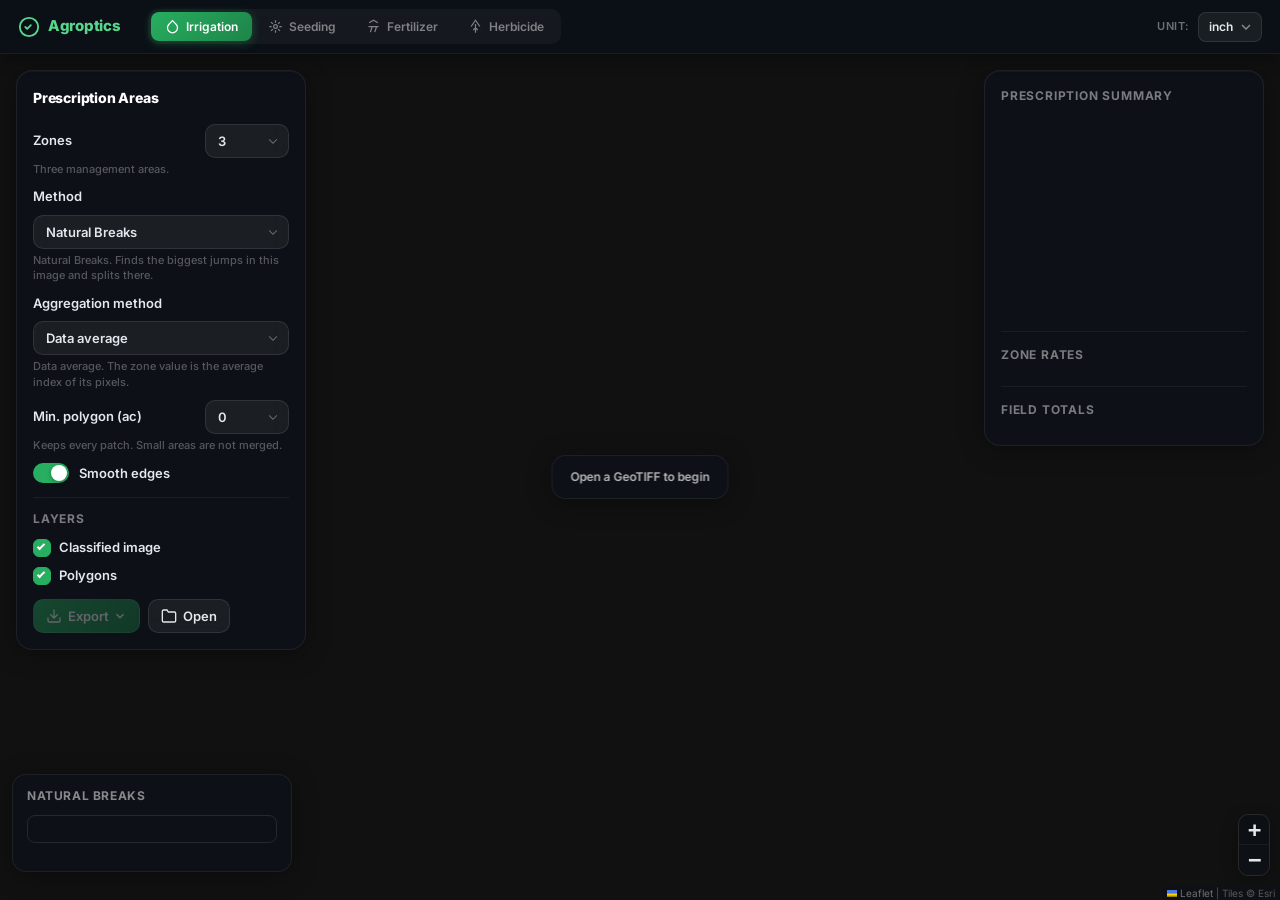
==== commit 7c5e3dc2: "Rename prescription-demo.html to index.html" ====
--- a/index.html
+++ b/index.html
@@ -3,13 +3,66 @@
 <head>
     <meta charset="UTF-8" />
     <meta name="viewport" content="width=device-width, initial-scale=1.0" />
-    <title>Agroptics NDVI zones</title>
+    <title>Agroptics — Prescription Map</title>
+    <meta name="description" content="Create variable-rate prescription maps for agricultural machines from satellite imagery." />
     <link rel="stylesheet" href="js/lib/leaflet.css" />
-    <link rel="stylesheet" href="prescription-demo.css?v=15" />
+    <link href="https://fonts.googleapis.com/css2?family=Inter:wght@400;500;600;700;800&display=swap" rel="stylesheet" />
+    <link rel="stylesheet" href="prescription-demo.css?v=30" />
 </head>
 <body>
+
+    <!-- ═══════════ TOP BAR — Prescription Type ═══════════ -->
+    <header class="top-bar">
+        <div class="top-brand">
+            <svg class="brand-icon" viewBox="0 0 24 24" fill="none" stroke="currentColor" stroke-width="2" stroke-linecap="round" stroke-linejoin="round"><path d="M12 22c5.523 0 10-4.477 10-10S17.523 2 12 2 2 6.477 2 12s4.477 10 10 10z"/><path d="M8 12l2 2 4-4"/></svg>
+            <span>Agroptics</span>
+        </div>
+        <nav class="rx-tabs" id="rxTabs">
+            <button class="rx-tab is-active" data-rx="irrigation">
+                <svg viewBox="0 0 24 24" fill="none" stroke="currentColor" stroke-width="2"><path d="M12 2.69l5.66 5.66a8 8 0 11-11.31 0z"/></svg>
+                Irrigation
+            </button>
+            <button class="rx-tab" data-rx="seeding">
+                <svg viewBox="0 0 24 24" fill="none" stroke="currentColor" stroke-width="2"><circle cx="12" cy="12" r="3"/><path d="M12 2v4M12 18v4M4.93 4.93l2.83 2.83M16.24 16.24l2.83 2.83M2 12h4M18 12h4M4.93 19.07l2.83-2.83M16.24 7.76l2.83-2.83"/></svg>
+                Seeding
+            </button>
+            <button class="rx-tab" data-rx="fertilizer">
+                <svg viewBox="0 0 24 24" fill="none" stroke="currentColor" stroke-width="2"><path d="M7 21l3-9M14 21l3-9M4 12h16M5 6l7-4 7 4"/></svg>
+                Fertilizer
+            </button>
+            <button class="rx-tab" data-rx="herbicide">
+                <svg viewBox="0 0 24 24" fill="none" stroke="currentColor" stroke-width="2"><path d="M12 22V8M5 12l7-10 7 10M9 18c0-1.5 1.5-3 3-3s3 1.5 3 3"/></svg>
+                Herbicide
+            </button>
+        </nav>
+        <div class="rx-unit-badge" id="rxUnitBadge">
+            <span class="unit-label">Unit:</span>
+            <select id="unitSelect" title="Rate unit">
+                <option value="inch">inch</option>
+                <option value="mm">mm</option>
+            </select>
+        </div>
+    </header>
+
+    <!-- ═══════════ LEFT PANEL — Controls ═══════════ -->
     <aside class="side-panel">
-        <div class="panel-brand">Agroptics prescription areas</div>
+        <div class="panel-brand">Prescription Areas</div>
+
+        <!-- Index selector (hidden for irrigation) -->
+        <div class="panel-group" id="indexGroup" style="display:none">
+            <div class="panel-field panel-field-stack">
+                <span>Index</span>
+                <select id="indexSelect" title="Vegetation index">
+                    <option value="NDVI" selected data-hint="Normalized Difference Vegetation Index. Most common greenness measure.">NDVI</option>
+                    <option value="FC" data-hint="Fractional Cover. Fraction of ground covered by vegetation.">FC</option>
+                    <option value="MSAVI" data-hint="Modified Soil Adjusted Vegetation Index. Better for sparse canopy.">MSAVI</option>
+                    <option value="GCI" data-hint="Green Chlorophyll Index. Sensitive to chlorophyll content.">GCI</option>
+                    <option value="RECI" data-hint="Red Edge Chlorophyll Index. Uses red-edge band for crop monitoring.">RECI</option>
+                </select>
+            </div>
+            <p class="field-note" id="indexNote"></p>
+        </div>
+
         <div class="panel-group">
             <div class="panel-field">
                 <span>Zones</span>
@@ -22,18 +75,31 @@
             </div>
             <p class="field-note" id="zoneNote"></p>
         </div>
+
         <div class="panel-group">
             <div class="panel-field panel-field-stack">
                 <span>Method</span>
                 <select id="zoneMethod" title="How the index is split into zones">
                     <option value="natural" selected data-hint="Natural Breaks. Finds the biggest jumps in this image and splits there.">Natural Breaks</option>
                     <option value="quantile" data-hint="Quantile. Each zone gets about the same number of pixels.">Quantile</option>
-                    <option value="equal" data-hint="Equal interval. Splits this image’s min-to-max into equal steps.">Equal interval</option>
-                    <option value="table" data-hint="Word table. 3 zones use 0.0–0.4, 0.4–0.7, 0.7–1.0.">Reclassify by table</option>
+                    <option value="equal" data-hint="Equal interval. Splits this image's min-to-max into equal steps.">Equal interval</option>
+                    <option value="table" data-hint="Reclassify by table. Uses custom break values you can edit below.">Reclassify by table</option>
                 </select>
             </div>
             <p class="field-note" id="methodNote"></p>
         </div>
+
+        <!-- Editable table breaks (visible only when method=table) -->
+        <div class="panel-group" id="tableBreaksGroup" style="display:none">
+            <div class="panel-field panel-field-stack">
+                <span>Break values</span>
+                <div class="break-editor" id="breakEditor">
+                    <!-- Populated dynamically -->
+                </div>
+            </div>
+            <p class="field-note">Edit the break values to define custom zone boundaries.</p>
+        </div>
+
         <div class="panel-group">
             <div class="panel-field panel-field-stack">
                 <span>Aggregation method</span>
@@ -44,6 +110,7 @@
             </div>
             <p class="field-note" id="aggNote"></p>
         </div>
+
         <div class="panel-group">
             <div class="panel-field">
                 <span>Min. polygon (ac)</span>
@@ -58,6 +125,15 @@
             </div>
             <p class="field-note" id="acreNote"></p>
         </div>
+
+        <div class="panel-group">
+            <label class="smooth-toggle">
+                <input type="checkbox" id="smoothToggle" checked />
+                <span class="toggle-track"><span class="toggle-thumb"></span></span>
+                <span>Smooth edges</span>
+            </label>
+        </div>
+
         <div class="panel-layers">
             <div class="panel-title">Layers</div>
             <label class="layer-check">
@@ -71,21 +147,63 @@
                 <span>Polygons</span>
             </label>
         </div>
+
         <div class="panel-actions">
-            <button type="button" id="exportGeojsonBtn" disabled>Export GeoJSON</button>
+            <div class="export-dropdown" id="exportDropdown">
+                <button type="button" class="export-btn" id="exportBtn" disabled>
+                    <svg viewBox="0 0 24 24" fill="none" stroke="currentColor" stroke-width="2" stroke-linecap="round"><path d="M21 15v4a2 2 0 01-2 2H5a2 2 0 01-2-2v-4M7 10l5 5 5-5M12 15V3"/></svg>
+                    Export
+                    <svg class="chevron-down" viewBox="0 0 24 24" fill="none" stroke="currentColor" stroke-width="2.5"><polyline points="6 9 12 15 18 9"/></svg>
+                </button>
+                <div class="export-menu" id="exportMenu" hidden>
+                    <button class="export-item" data-format="shapefile">
+                        <svg viewBox="0 0 24 24" fill="none" stroke="currentColor" stroke-width="2"><path d="M14 2H6a2 2 0 00-2 2v16a2 2 0 002 2h12a2 2 0 002-2V8z"/><polyline points="14 2 14 8 20 8"/></svg>
+                        Shapefile (.shp)
+                    </button>
+                    <button class="export-item" data-format="geojson">
+                        <svg viewBox="0 0 24 24" fill="none" stroke="currentColor" stroke-width="2"><path d="M14 2H6a2 2 0 00-2 2v16a2 2 0 002 2h12a2 2 0 002-2V8z"/><polyline points="14 2 14 8 20 8"/><line x1="9" y1="13" x2="15" y2="13"/><line x1="9" y1="17" x2="15" y2="17"/></svg>
+                        GeoJSON
+                    </button>
+                    <button class="export-item" data-format="pdf">
+                        <svg viewBox="0 0 24 24" fill="none" stroke="currentColor" stroke-width="2"><path d="M14 2H6a2 2 0 00-2 2v16a2 2 0 002 2h12a2 2 0 002-2V8z"/><polyline points="14 2 14 8 20 8"/></svg>
+                        PDF Report
+                    </button>
+                    <button class="export-item" data-format="image">
+                        <svg viewBox="0 0 24 24" fill="none" stroke="currentColor" stroke-width="2"><rect x="3" y="3" width="18" height="18" rx="2"/><circle cx="8.5" cy="8.5" r="1.5"/><polyline points="21 15 16 10 5 21"/></svg>
+                        Classified Image
+                    </button>
+                </div>
+            </div>
             <label class="file-open">
+                <svg viewBox="0 0 24 24" fill="none" stroke="currentColor" stroke-width="2" stroke-linecap="round"><path d="M22 19a2 2 0 01-2 2H4a2 2 0 01-2-2V5a2 2 0 012-2h5l2 3h9a2 2 0 012 2z"/></svg>
                 Open
                 <input type="file" id="tifInput" accept=".tif,.tiff" />
             </label>
         </div>
     </aside>
 
+    <!-- ═══════════ RIGHT PANEL — Summary + Rates ═══════════ -->
     <aside class="summary-panel">
-        <div class="panel-title">Summary</div>
+        <div class="panel-title">Prescription Summary</div>
         <div class="donut-wrap" id="zoneChart"></div>
         <div class="chart-list" id="chartList"></div>
+
+        <div class="rates-section" id="ratesSection">
+            <div class="panel-title rates-title">Zone Rates</div>
+            <div class="rates-list" id="ratesList">
+                <!-- Populated dynamically -->
+            </div>
+        </div>
+
+        <div class="totals-section" id="totalsSection">
+            <div class="panel-title">Field Totals</div>
+            <div class="totals-grid" id="totalsGrid">
+                <!-- Populated dynamically -->
+            </div>
+        </div>
     </aside>
 
+    <!-- ═══════════ MAP ═══════════ -->
     <div id="map">
         <div class="map-legend" id="legend">
             <div class="legend-title" id="legendTitle">Natural Breaks</div>
@@ -100,6 +218,6 @@
     <script src="cdns/geotiff.js"></script>
     <script src="cdns/proj4.js"></script>
     <script src="cdns/turf.min.js"></script>
-    <script src="prescription-demo.js?v=14"></script>
+    <script src="prescription-demo.js?v=30"></script>
 </body>
 </html>
--- a/prescription-demo.css
+++ b/prescription-demo.css
@@ -1,190 +1,251 @@
-html, body {
-    height: 100%;
-    margin: 0;
+/* ═══════════════════════════════════════════════════════════════════
+   Agroptics Prescription Demo — v3.0  (Dark-Glass Premium Theme)
+   ═══════════════════════════════════════════════════════════════════ */
+
+/* ── Reset ──────────────────────────────────────────────────────── */
+*, *::before, *::after { box-sizing: border-box; }
+html, body { height: 100%; margin: 0; width: 100%; }
+body {
+    font: 13px/1.5 'Inter', 'Segoe UI', system-ui, sans-serif;
+    color: #e4e8ee;
+    overflow: hidden;
+    background: #0d1117;
+}
+
+/* ── Map ────────────────────────────────────────────────────────── */
+#map {
+    position: absolute;
+    inset: 0;
+    top: 54px;             /* below top-bar */
+    height: calc(100% - 54px);
     width: 100%;
 }
 
-#map {
-    position: absolute;
-    inset: 0;
-    height: 100%;
-    width: 100%;
-}
-
-body {
-    font: 13px/1.4 "Segoe UI", Tahoma, Arial, sans-serif;
-    color: #1f2933;
-    overflow: hidden;
-}
-
+/* ── Glass Surface ──────────────────────────────────────────────── */
+.glass {
+    background: rgba(13, 17, 23, 0.82);
+    backdrop-filter: blur(18px) saturate(1.4);
+    -webkit-backdrop-filter: blur(18px) saturate(1.4);
+    border: 1px solid rgba(255,255,255,0.07);
+    box-shadow:
+        0 4px 24px rgba(0,0,0,0.35),
+        inset 0 1px 0 rgba(255,255,255,0.04);
+}
+
+/* ═══════════ TOP BAR ════════════════════════════════════════════ */
+.top-bar {
+    position: fixed;
+    z-index: 1300;
+    top: 0; left: 0; right: 0;
+    height: 54px;
+    display: flex;
+    align-items: center;
+    gap: 0;
+    padding: 0 18px;
+    background: rgba(13, 17, 23, 0.92);
+    backdrop-filter: blur(18px) saturate(1.4);
+    -webkit-backdrop-filter: blur(18px) saturate(1.4);
+    border-bottom: 1px solid rgba(255,255,255,0.06);
+    box-shadow: 0 2px 20px rgba(0,0,0,0.4);
+}
+
+.top-brand {
+    display: flex;
+    align-items: center;
+    gap: 8px;
+    font-weight: 800;
+    font-size: 15px;
+    letter-spacing: -0.3px;
+    color: #58d68d;
+    margin-right: 28px;
+    white-space: nowrap;
+}
+.brand-icon { width: 22px; height: 22px; color: #58d68d; flex-shrink: 0; }
+
+/* Prescription tabs */
+.rx-tabs {
+    display: flex;
+    gap: 2px;
+    background: rgba(255,255,255,0.04);
+    border-radius: 10px;
+    padding: 3px;
+}
+
+.rx-tab {
+    display: flex;
+    align-items: center;
+    gap: 6px;
+    border: none;
+    background: transparent;
+    color: rgba(255,255,255,0.45);
+    font: 600 12px/1 'Inter', sans-serif;
+    padding: 7px 14px;
+    border-radius: 8px;
+    cursor: pointer;
+    transition: all 0.2s ease;
+    white-space: nowrap;
+}
+.rx-tab svg { width: 15px; height: 15px; flex-shrink: 0; }
+.rx-tab:hover { color: rgba(255,255,255,0.75); background: rgba(255,255,255,0.06); }
+.rx-tab.is-active {
+    background: linear-gradient(135deg, #27ae60 0%, #1e8449 100%);
+    color: #fff;
+    box-shadow: 0 2px 10px rgba(39,174,96,0.35);
+}
+
+/* Unit badge */
+.rx-unit-badge {
+    margin-left: auto;
+    display: flex;
+    align-items: center;
+    gap: 8px;
+}
+.unit-label {
+    font-size: 11px;
+    font-weight: 600;
+    color: rgba(255,255,255,0.4);
+    text-transform: uppercase;
+    letter-spacing: 0.6px;
+}
+#unitSelect {
+    height: 30px;
+    border: 1px solid rgba(255,255,255,0.1);
+    border-radius: 8px;
+    background: rgba(255,255,255,0.06);
+    color: #e4e8ee;
+    font: 600 12px 'Inter', sans-serif;
+    padding: 0 28px 0 10px;
+    cursor: pointer;
+    appearance: none;
+    -webkit-appearance: none;
+    background-image: url("data:image/svg+xml,%3Csvg width='10' height='6' xmlns='http://www.w3.org/2000/svg'%3E%3Cpath d='M1 1l4 4 4-4' stroke='%23888' stroke-width='1.5' fill='none'/%3E%3C/svg%3E");
+    background-repeat: no-repeat;
+    background-position: right 10px center;
+}
+#unitSelect:focus { outline: 2px solid #27ae60; outline-offset: 1px; }
+
+/* ═══════════ SIDE PANEL ═════════════════════════════════════════ */
 .side-panel {
     position: absolute;
     z-index: 1200;
-    top: 16px;
+    top: 70px;
     left: 16px;
-    width: 300px;
-    box-sizing: border-box;
-    background: #fff;
-    border: 1px solid #e2e6ea;
-    border-radius: 14px;
-    box-shadow: 0 4px 16px rgba(0, 0, 0, 0.08);
-    padding: 14px;
-}
-
-.summary-panel {
-    position: absolute;
-    z-index: 1200;
-    top: 16px;
-    right: 16px;
-    width: 240px;
-    box-sizing: border-box;
-    background: #fff;
-    border: 1px solid #e2e6ea;
-    border-radius: 14px;
-    box-shadow: 0 4px 16px rgba(0, 0, 0, 0.08);
-    padding: 14px 14px 10px;
-}
-
-.donut-wrap {
-    position: relative;
-    width: 210px;
-    height: 210px;
-    margin: 4px auto 0;
-}
-
-.donut-wrap svg {
-    display: block;
-    width: 210px;
-    height: 210px;
-}
-
-.donut-center {
-    position: absolute;
-    left: 50%;
-    top: 50%;
-    transform: translate(-50%, -50%);
-    text-align: center;
-    pointer-events: none;
-}
-
-.donut-center strong {
-    display: block;
-    font-size: 22px;
-    line-height: 1.1;
-}
-
-.donut-center span {
-    color: #6b7280;
-    font-size: 12px;
-    font-weight: 600;
-}
-
-.chart-list {
-    margin-top: 4px;
-}
-
-.chart-row {
-    display: grid;
-    grid-template-columns: 10px 1fr auto;
-    align-items: center;
-    gap: 8px;
-    margin-top: 6px;
-    font-weight: 600;
-}
-
-.chart-dot {
-    width: 10px;
-    height: 10px;
-    border-radius: 3px;
-}
-
-.chart-acres {
-    font-variant-numeric: tabular-nums;
-    color: #4b5563;
-}
-
-.chart-empty {
-    margin: 24px 0;
-    text-align: center;
-    color: #6b7280;
-}
+    width: 290px;
+    background: rgba(13, 17, 23, 0.88);
+    backdrop-filter: blur(18px) saturate(1.4);
+    -webkit-backdrop-filter: blur(18px) saturate(1.4);
+    border: 1px solid rgba(255,255,255,0.07);
+    border-radius: 16px;
+    box-shadow: 0 4px 24px rgba(0,0,0,0.35), inset 0 1px 0 rgba(255,255,255,0.04);
+    padding: 16px;
+    max-height: calc(100vh - 86px);
+    overflow-y: auto;
+}
+
+/* Scrollbar */
+.side-panel::-webkit-scrollbar { width: 4px; }
+.side-panel::-webkit-scrollbar-track { background: transparent; }
+.side-panel::-webkit-scrollbar-thumb { background: rgba(255,255,255,0.12); border-radius: 4px; }
 
 .panel-brand {
-    font-weight: 700;
-    font-size: 15px;
+    font-weight: 800;
+    font-size: 14px;
     margin-bottom: 16px;
+    color: #fff;
+    letter-spacing: -0.2px;
 }
 
 .panel-title {
     font-weight: 700;
+    font-size: 12px;
+    text-transform: uppercase;
+    letter-spacing: 0.8px;
+    color: rgba(255,255,255,0.45);
     margin-bottom: 10px;
 }
 
-.class-row {
-    display: grid;
-    grid-template-columns: 14px 64px 1fr auto;
-    align-items: center;
-    gap: 8px;
-    margin-top: 8px;
-}
-
-.class-name {
+.panel-group { margin-bottom: 10px; }
+
+.panel-field {
+    display: flex;
+    align-items: center;
+    justify-content: space-between;
+    gap: 8px;
     font-weight: 600;
-}
-
-.class-bound {
-    color: #4b5563;
-    font-variant-numeric: tabular-nums;
-}
-
-.picker {
-    position: relative;
-}
-
+    font-size: 13px;
+}
+
+.panel-field.panel-field-stack {
+    flex-direction: column;
+    align-items: stretch;
+    text-align: left;
+}
+
+.field-note {
+    margin: 4px 0 0;
+    font-size: 11px;
+    font-weight: 500;
+    line-height: 1.4;
+    color: rgba(255,255,255,0.3);
+}
+
+/* ── Selects ─────────────────────────────────────────────────── */
+.panel-field select,
+#indexSelect {
+    height: 34px;
+    border: 1px solid rgba(255,255,255,0.1);
+    border-radius: 10px;
+    background: rgba(255,255,255,0.06);
+    color: #e4e8ee;
+    font: 600 13px 'Inter', sans-serif;
+    padding: 0 28px 0 12px;
+    cursor: pointer;
+    appearance: none;
+    -webkit-appearance: none;
+    background-image: url("data:image/svg+xml,%3Csvg width='10' height='6' xmlns='http://www.w3.org/2000/svg'%3E%3Cpath d='M1 1l4 4 4-4' stroke='%23888' stroke-width='1.5' fill='none'/%3E%3C/svg%3E");
+    background-repeat: no-repeat;
+    background-position: right 10px center;
+    transition: border-color 0.2s;
+    min-width: 90px;
+}
+.panel-field select:focus,
+#indexSelect:focus { outline: none; border-color: #27ae60; }
+
+.panel-field-stack select { width: 100%; }
+
+/* Custom Picker (enhanced select) */
+.picker { position: relative; }
 .picker-native {
     position: absolute;
-    width: 1px;
-    height: 1px;
-    opacity: 0;
-    pointer-events: none;
-}
-
+    width: 1px; height: 1px;
+    opacity: 0; pointer-events: none;
+}
 .picker-btn {
     position: relative;
     min-width: 84px;
     height: 34px;
-    border: 1px solid #d7dce0;
+    border: 1px solid rgba(255,255,255,0.1);
     border-radius: 10px;
-    background: #f7f8f9;
+    background: rgba(255,255,255,0.06);
     padding: 0 28px 0 12px;
-    font: inherit;
-    font-weight: 600;
-    color: inherit;
+    font: 600 13px 'Inter', sans-serif;
+    color: #e4e8ee;
     cursor: pointer;
     text-align: left;
-}
-
+    transition: all 0.2s;
+}
 .picker-btn::after {
     content: "";
     position: absolute;
-    right: 12px;
-    top: 50%;
-    width: 6px;
-    height: 6px;
-    border-right: 1.5px solid #6b7280;
-    border-bottom: 1.5px solid #6b7280;
+    right: 12px; top: 50%;
+    width: 6px; height: 6px;
+    border-right: 1.5px solid rgba(255,255,255,0.35);
+    border-bottom: 1.5px solid rgba(255,255,255,0.35);
     transform: translateY(-70%) rotate(45deg);
-}
-
-.picker.is-open .picker-btn {
-    border-color: #9aa3ad;
-    background: #fff;
-}
-
-.picker.is-open .picker-btn::after {
-    transform: translateY(-30%) rotate(225deg);
-}
-
+    transition: transform 0.2s;
+}
+.picker.is-open .picker-btn { border-color: #27ae60; }
+.picker.is-open .picker-btn::after { transform: translateY(-30%) rotate(225deg); }
 .picker-menu {
     position: absolute;
     z-index: 5;
@@ -194,99 +255,109 @@
     margin: 0;
     padding: 4px;
     list-style: none;
-    background: #fff;
-    border: 1px solid #e2e6ea;
+    background: rgba(22, 27, 34, 0.96);
+    backdrop-filter: blur(16px);
+    border: 1px solid rgba(255,255,255,0.08);
     border-radius: 12px;
-    box-shadow: 0 10px 28px rgba(15, 23, 42, 0.12);
-}
-
-.picker-menu[hidden] {
-    display: none;
-}
-
+    box-shadow: 0 10px 40px rgba(0,0,0,0.5);
+}
+.picker-menu[hidden] { display: none; }
 .picker-item {
     display: block;
     width: 100%;
-    height: auto;
     border: 0;
     border-radius: 8px;
     background: transparent;
     padding: 8px 10px;
-    font: inherit;
-    font-weight: 600;
+    font: 600 13px 'Inter', sans-serif;
     text-align: left;
     cursor: pointer;
-}
-
+    color: #e4e8ee;
+    transition: background 0.15s;
+}
 .picker-hint {
     display: block;
     margin-top: 2px;
-    font-size: 12px;
+    font-size: 11px;
     font-weight: 500;
     line-height: 1.35;
-    color: #6b7280;
-}
-
-.picker-item.is-selected .picker-hint {
-    color: rgba(255, 255, 255, 0.78);
-}
-
-.field-note {
-    margin: 6px 0 0;
+    color: rgba(255,255,255,0.35);
+}
+.picker-item.is-selected .picker-hint { color: rgba(255,255,255,0.65); }
+.picker-item:hover { background: rgba(255,255,255,0.06); }
+.picker-item.is-selected {
+    background: linear-gradient(135deg, #27ae60 0%, #1e8449 100%);
+    color: #fff;
+}
+.panel-field-stack .picker-btn,
+.panel-field-stack .picker-menu { width: 100%; box-sizing: border-box; }
+.panel-field-stack .picker-menu { left: 0; right: auto; }
+
+/* ── Break Editor ────────────────────────────────────────────── */
+.break-editor {
+    display: flex;
+    flex-direction: column;
+    gap: 6px;
+    margin-top: 6px;
+}
+.break-row {
+    display: flex;
+    align-items: center;
+    gap: 6px;
     font-size: 12px;
-    font-weight: 500;
-    line-height: 1.4;
-    color: #6b7280;
-}
-
-.picker-item:hover {
-    background: #f3f4f6;
-}
-
-.picker-item.is-selected {
-    background: #1f2933;
-    color: #fff;
-}
-
-.panel-field.panel-field-stack {
-    flex-direction: column;
-    align-items: stretch;
-    justify-content: flex-start;
-    text-align: left;
-}
-
-.panel-field-stack .picker-btn,
-.panel-field-stack .picker-menu {
-    width: 100%;
-    box-sizing: border-box;
-}
-
-.panel-field-stack .picker-menu {
-    left: 0;
-    right: auto;
-}
-
-.chart-agg {
-    display: block;
-    margin-top: 1px;
-    font-size: 11px;
-    font-weight: 500;
-    color: #6b7280;
-}
-
-.panel-field {
-    display: flex;
-    align-items: center;
-    justify-content: space-between;
-    gap: 8px;
-    margin-top: 12px;
+    color: rgba(255,255,255,0.6);
+}
+.break-row input {
+    width: 64px;
+    height: 28px;
+    border: 1px solid rgba(255,255,255,0.1);
+    border-radius: 8px;
+    background: rgba(255,255,255,0.06);
+    color: #e4e8ee;
+    font: 600 12px 'Inter', sans-serif;
+    padding: 0 8px;
+    text-align: center;
+}
+.break-row input:focus { outline: none; border-color: #27ae60; }
+
+/* ── Smooth Toggle ───────────────────────────────────────────── */
+.smooth-toggle {
+    display: flex;
+    align-items: center;
+    gap: 10px;
+    cursor: pointer;
     font-weight: 600;
-}
-
+    font-size: 13px;
+}
+.smooth-toggle input {
+    position: absolute;
+    opacity: 0; width: 1px; height: 1px;
+}
+.toggle-track {
+    position: relative;
+    width: 36px; height: 20px;
+    background: rgba(255,255,255,0.1);
+    border-radius: 12px;
+    transition: background 0.25s;
+    flex-shrink: 0;
+}
+.toggle-thumb {
+    position: absolute;
+    top: 2px; left: 2px;
+    width: 16px; height: 16px;
+    background: #fff;
+    border-radius: 50%;
+    transition: transform 0.25s;
+    box-shadow: 0 1px 4px rgba(0,0,0,0.3);
+}
+.smooth-toggle input:checked + .toggle-track { background: #27ae60; }
+.smooth-toggle input:checked + .toggle-track .toggle-thumb { transform: translateX(16px); }
+
+/* ── Layers ──────────────────────────────────────────────────── */
 .panel-layers {
-    margin-top: 16px;
+    margin-top: 14px;
     padding-top: 12px;
-    border-top: 1px solid #eef0f2;
+    border-top: 1px solid rgba(255,255,255,0.06);
 }
 
 .layer-check {
@@ -296,82 +367,117 @@
     gap: 8px;
     margin-top: 8px;
     font-weight: 600;
-    cursor: pointer;
-}
-
+    font-size: 13px;
+    cursor: pointer;
+}
 .layer-check input {
     position: absolute;
-    opacity: 0;
-    width: 1px;
-    height: 1px;
-}
-
+    opacity: 0; width: 1px; height: 1px;
+}
 .check-box {
-    width: 18px;
-    height: 18px;
+    width: 18px; height: 18px;
     border-radius: 6px;
-    border: 1px solid #d7dce0;
-    background: #f7f8f9;
+    border: 1px solid rgba(255,255,255,0.15);
+    background: rgba(255,255,255,0.04);
     position: relative;
     flex-shrink: 0;
-}
-
+    transition: all 0.2s;
+}
 .layer-check input:checked + .check-box {
-    background: #1f2933;
-    border-color: #1f2933;
-}
-
-.layer-check input:focus-visible + .check-box {
-    outline: 2px solid #9aa3ad;
-    outline-offset: 2px;
-}
-
+    background: #27ae60;
+    border-color: #27ae60;
+}
+.layer-check input:focus-visible + .check-box { outline: 2px solid #58d68d; outline-offset: 2px; }
 .layer-check input:checked + .check-box::after {
     content: "";
     position: absolute;
-    left: 5px;
-    top: 2px;
-    width: 4px;
-    height: 8px;
+    left: 5px; top: 2px;
+    width: 4px; height: 8px;
     border: solid #fff;
     border-width: 0 2px 2px 0;
     transform: rotate(45deg);
 }
 
+/* ── Actions ─────────────────────────────────────────────────── */
 .panel-actions {
     display: flex;
     gap: 8px;
-    margin-top: 16px;
-}
-
-.panel-actions button,
-.file-open {
-    height: 32px;
-    border: 1px solid #d7dce0;
-    background: #fff;
+    margin-top: 14px;
+}
+
+/* Export dropdown */
+.export-dropdown { position: relative; }
+.export-btn {
+    height: 34px;
+    border: 1px solid rgba(255,255,255,0.1);
+    background: linear-gradient(135deg, #27ae60 0%, #1e8449 100%);
     border-radius: 10px;
     padding: 0 12px;
     cursor: pointer;
     display: inline-flex;
     align-items: center;
-    font: inherit;
-}
-
-.panel-actions button:hover:not(:disabled),
-.file-open:hover {
-    background: #f7f8f9;
-}
-
-.panel-actions button:disabled {
-    opacity: 0.5;
-    cursor: default;
-}
-
+    gap: 6px;
+    font: 600 13px 'Inter', sans-serif;
+    color: #fff;
+    transition: all 0.2s;
+    box-shadow: 0 2px 10px rgba(39,174,96,0.2);
+}
+.export-btn svg { width: 16px; height: 16px; }
+.export-btn .chevron-down { width: 14px; height: 14px; margin-left: -2px; }
+.export-btn:hover:not(:disabled) { box-shadow: 0 4px 16px rgba(39,174,96,0.4); transform: translateY(-1px); }
+.export-btn:disabled { opacity: 0.35; cursor: default; transform: none; box-shadow: none; }
+
+.export-menu {
+    position: absolute;
+    z-index: 10;
+    top: calc(100% + 6px);
+    left: 0;
+    width: 200px;
+    padding: 4px;
+    background: rgba(22, 27, 34, 0.96);
+    backdrop-filter: blur(16px);
+    border: 1px solid rgba(255,255,255,0.08);
+    border-radius: 12px;
+    box-shadow: 0 10px 40px rgba(0,0,0,0.5);
+}
+.export-menu[hidden] { display: none; }
+.export-item {
+    display: flex;
+    align-items: center;
+    gap: 8px;
+    width: 100%;
+    border: 0;
+    border-radius: 8px;
+    background: transparent;
+    padding: 8px 10px;
+    font: 600 12px 'Inter', sans-serif;
+    text-align: left;
+    cursor: pointer;
+    color: #e4e8ee;
+    transition: background 0.15s;
+}
+.export-item svg { width: 16px; height: 16px; flex-shrink: 0; color: rgba(255,255,255,0.4); }
+.export-item:hover { background: rgba(255,255,255,0.06); }
+
+/* File open */
 .file-open {
+    height: 34px;
+    border: 1px solid rgba(255,255,255,0.1);
+    background: rgba(255,255,255,0.06);
+    border-radius: 10px;
+    padding: 0 12px;
+    cursor: pointer;
+    display: inline-flex;
+    align-items: center;
+    gap: 6px;
+    font: 600 13px 'Inter', sans-serif;
+    color: #e4e8ee;
     position: relative;
     overflow: hidden;
-}
-
+    transition: all 0.2s;
+}
+.file-open svg { width: 16px; height: 16px; }
+.file-open:hover { background: rgba(255,255,255,0.1); }
 .file-open input {
     position: absolute;
     inset: 0;
@@ -379,12 +485,119 @@
     cursor: pointer;
 }
 
+/* ═══════════ SUMMARY PANEL ══════════════════════════════════════ */
+.summary-panel {
+    position: absolute;
+    z-index: 1200;
+    top: 70px;
+    right: 16px;
+    width: 280px;
+    background: rgba(13, 17, 23, 0.88);
+    backdrop-filter: blur(18px) saturate(1.4);
+    -webkit-backdrop-filter: blur(18px) saturate(1.4);
+    border: 1px solid rgba(255,255,255,0.07);
+    border-radius: 16px;
+    box-shadow: 0 4px 24px rgba(0,0,0,0.35), inset 0 1px 0 rgba(255,255,255,0.04);
+    padding: 16px;
+    max-height: calc(100vh - 86px);
+    overflow-y: auto;
+}
+.summary-panel::-webkit-scrollbar { width: 4px; }
+.summary-panel::-webkit-scrollbar-track { background: transparent; }
+.summary-panel::-webkit-scrollbar-thumb { background: rgba(255,255,255,0.12); border-radius: 4px; }
+
+/* Donut */
+.donut-wrap {
+    position: relative;
+    width: 200px; height: 200px;
+    margin: 4px auto 0;
+}
+.donut-wrap svg { display: block; width: 200px; height: 200px; }
+.donut-center {
+    position: absolute;
+    left: 50%; top: 50%;
+    transform: translate(-50%, -50%);
+    text-align: center;
+    pointer-events: none;
+}
+.donut-center strong { display: block; font-size: 22px; line-height: 1.1; color: #fff; }
+.donut-center span { color: rgba(255,255,255,0.5); font-size: 12px; font-weight: 600; }
+
+/* Chart list */
+.chart-list { margin-top: 4px; }
+.chart-row {
+    display: grid;
+    grid-template-columns: 10px 1fr auto;
+    align-items: center;
+    gap: 8px;
+    margin-top: 6px;
+    font-weight: 600;
+    font-size: 13px;
+}
+.chart-dot { width: 10px; height: 10px; border-radius: 3px; }
+.chart-acres { font-variant-numeric: tabular-nums; color: rgba(255,255,255,0.5); }
+.chart-agg { display: block; margin-top: 1px; font-size: 11px; font-weight: 500; color: rgba(255,255,255,0.3); }
+.chart-empty { margin: 24px 0; text-align: center; color: rgba(255,255,255,0.3); }
+
+/* Rates section */
+.rates-section {
+    margin-top: 16px;
+    padding-top: 14px;
+    border-top: 1px solid rgba(255,255,255,0.06);
+}
+.rates-title { margin-bottom: 8px; }
+.rates-list { display: flex; flex-direction: column; gap: 6px; }
+.rate-row {
+    display: grid;
+    grid-template-columns: 10px 1fr 80px;
+    align-items: center;
+    gap: 8px;
+}
+.rate-row .rate-dot { width: 10px; height: 10px; border-radius: 3px; }
+.rate-row .rate-label { font-weight: 600; font-size: 12px; }
+.rate-row .rate-input-wrap {
+    display: flex;
+    align-items: center;
+    gap: 4px;
+}
+.rate-row input {
+    width: 56px;
+    height: 28px;
+    border: 1px solid rgba(255,255,255,0.1);
+    border-radius: 8px;
+    background: rgba(255,255,255,0.06);
+    color: #e4e8ee;
+    font: 600 12px 'Inter', sans-serif;
+    padding: 0 6px;
+    text-align: right;
+}
+.rate-row input:focus { outline: none; border-color: #27ae60; }
+.rate-unit { font-size: 10px; color: rgba(255,255,255,0.35); font-weight: 600; }
+
+/* Totals section */
+.totals-section {
+    margin-top: 14px;
+    padding-top: 14px;
+    border-top: 1px solid rgba(255,255,255,0.06);
+}
+.totals-grid { display: flex; flex-direction: column; gap: 6px; }
+.total-row {
+    display: flex;
+    justify-content: space-between;
+    align-items: center;
+    font-size: 12px;
+}
+.total-label { color: rgba(255,255,255,0.5); font-weight: 500; }
+.total-value { font-weight: 700; color: #58d68d; font-variant-numeric: tabular-nums; }
+
+/* ═══════════ LEGEND ═════════════════════════════════════════════ */
 .map-legend,
 .map-message {
-    background: #fff;
-    border: 1px solid #e2e6ea;
+    background: rgba(13, 17, 23, 0.88);
+    backdrop-filter: blur(18px);
+    border: 1px solid rgba(255,255,255,0.07);
     border-radius: 14px;
-    box-shadow: 0 4px 16px rgba(0, 0, 0, 0.08);
+    box-shadow: 0 4px 24px rgba(0,0,0,0.35);
 }
 
 .map-legend {
@@ -394,11 +607,14 @@
     bottom: 28px;
     padding: 12px 14px 14px;
     width: 280px;
-    box-sizing: border-box;
 }
 
 .legend-title {
     font-weight: 700;
+    font-size: 12px;
+    text-transform: uppercase;
+    letter-spacing: 0.6px;
+    color: rgba(255,255,255,0.5);
     margin-bottom: 10px;
 }
 
@@ -408,7 +624,7 @@
     height: 28px;
     border-radius: 8px;
     overflow: hidden;
-    border: 1px solid #d7dce0;
+    border: 1px solid rgba(255,255,255,0.1);
 }
 
 .legend-seg {
@@ -420,24 +636,17 @@
     color: #fff;
 }
 
-.legend-seg-mid {
-    color: #3f3f3f;
-}
-
 .legend-ticks {
     display: flex;
     justify-content: space-between;
     margin-top: 4px;
     font-variant-numeric: tabular-nums;
-    font-size: 12px;
+    font-size: 11px;
     font-weight: 600;
-    color: #1f2933;
-}
-
-.legend-rows {
-    margin-top: 10px;
-}
-
+    color: rgba(255,255,255,0.5);
+}
+
+.legend-rows { margin-top: 10px; }
 .legend-row {
     display: grid;
     grid-template-columns: 14px 1fr auto;
@@ -445,74 +654,74 @@
     gap: 8px;
     margin-top: 6px;
 }
-
 .legend-range {
     text-align: right;
-    color: #1f2933;
+    color: rgba(255,255,255,0.6);
     font-weight: 600;
     font-variant-numeric: tabular-nums;
-}
-
+    font-size: 12px;
+}
 .swatch {
-    width: 14px;
-    height: 14px;
-    border: 1px solid rgba(0, 0, 0, 0.12);
+    width: 14px; height: 14px;
+    border: 1px solid rgba(255,255,255,0.15);
     border-radius: 4px;
 }
 
-.ndvi-ramp {
-    height: 28px;
-    border-radius: 8px;
-    border: 1px solid #d7dce0;
-    background: linear-gradient(
-        to right,
-        rgb(215, 48, 39),
-        rgb(252, 141, 89),
-        rgb(254, 224, 139),
-        rgb(255, 255, 191),
-        rgb(217, 239, 139),
-        rgb(145, 207, 96),
-        rgb(26, 152, 80)
-    );
-}
-
 .map-legend.hidden,
-.map-message.hidden {
-    display: none;
-}
+.map-message.hidden { display: none; }
 
 .map-message {
     position: absolute;
     z-index: 1200;
-    left: 50%;
-    top: 50%;
+    left: 50%; top: 50%;
     transform: translate(-50%, -50%);
-    padding: 10px 14px;
+    padding: 12px 18px;
     pointer-events: none;
-}
-
+    font-weight: 600;
+    color: rgba(255,255,255,0.7);
+}
+
+/* ═══════════ LEAFLET OVERRIDES ══════════════════════════════════ */
 .leaflet-container {
-    background: #2b2b2b;
-    font-family: inherit;
-}
-
+    background: #111;
+    font-family: 'Inter', sans-serif;
+}
 .leaflet-bar {
-    border: 1px solid #e2e6ea !important;
-    border-radius: 12px !important;
+    border: 1px solid rgba(255,255,255,0.1) !important;
+    border-radius: 10px !important;
     overflow: hidden;
-    box-shadow: 0 4px 16px rgba(0, 0, 0, 0.08) !important;
-}
-
+    box-shadow: 0 4px 16px rgba(0,0,0,0.3) !important;
+}
 .leaflet-bar a {
+    background: rgba(13,17,23,0.9) !important;
+    color: #e4e8ee !important;
     border-radius: 0 !important;
-}
-
-.leaflet-bar a:first-child {
-    border-top-left-radius: 12px !important;
-    border-top-right-radius: 12px !important;
-}
-
-.leaflet-bar a:last-child {
-    border-bottom-left-radius: 12px !important;
-    border-bottom-right-radius: 12px !important;
-}
+    border-bottom: 1px solid rgba(255,255,255,0.06) !important;
+}
+.leaflet-bar a:hover { background: rgba(39,174,96,0.25) !important; }
+.leaflet-bar a:first-child { border-top-left-radius: 10px !important; border-top-right-radius: 10px !important; }
+.leaflet-bar a:last-child { border-bottom-left-radius: 10px !important; border-bottom-right-radius: 10px !important; border-bottom: none !important; }
+
+/* Attribution */
+.leaflet-control-attribution {
+    background: rgba(13,17,23,0.7) !important;
+    color: rgba(255,255,255,0.3) !important;
+    font-size: 10px !important;
+}
+.leaflet-control-attribution a { color: rgba(255,255,255,0.4) !important; }
+
+/* ═══════════ ANIMATIONS ═════════════════════════════════════════ */
+@keyframes fadeIn { from { opacity: 0; transform: translateY(8px); } to { opacity: 1; transform: translateY(0); } }
+.side-panel, .summary-panel, .map-legend { animation: fadeIn 0.4s ease-out; }
+
+/* ═══════════ RESPONSIVE ═════════════════════════════════════════ */
+@media (max-width: 900px) {
+    .side-panel { width: 260px; left: 8px; }
+    .summary-panel { width: 240px; right: 8px; }
+    .rx-tab { padding: 6px 10px; font-size: 11px; }
+}
+@media (max-width: 640px) {
+    .summary-panel { display: none; }
+    .side-panel { width: calc(100% - 16px); left: 8px; }
+    .rx-tabs { overflow-x: auto; }
+}
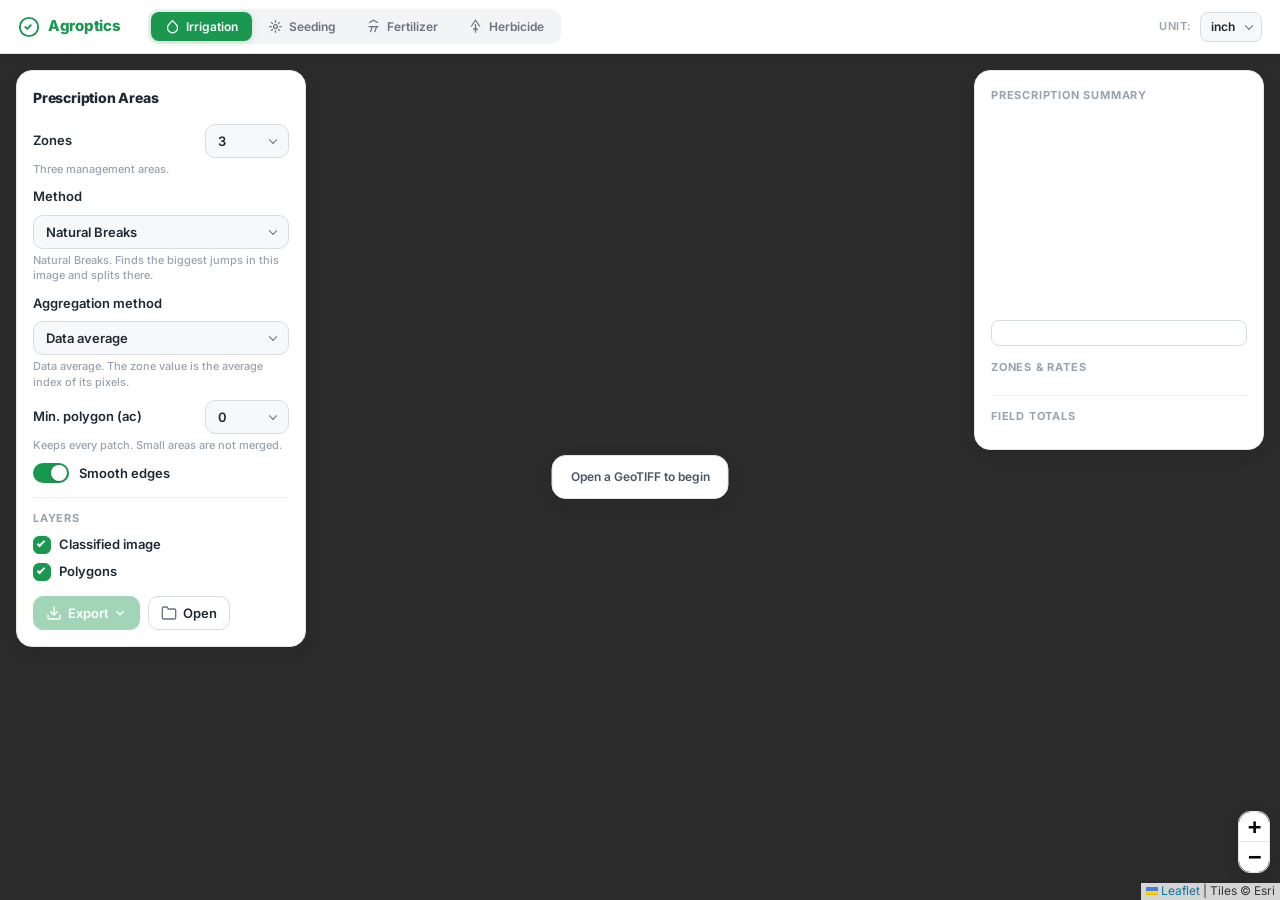
==== commit a2bde511: "Rename prescription-demo.html to index.html" ====
--- a/index.html
+++ b/index.html
@@ -7,7 +7,7 @@
     <meta name="description" content="Create variable-rate prescription maps for agricultural machines from satellite imagery." />
     <link rel="stylesheet" href="js/lib/leaflet.css" />
     <link href="https://fonts.googleapis.com/css2?family=Inter:wght@400;500;600;700;800&display=swap" rel="stylesheet" />
-    <link rel="stylesheet" href="prescription-demo.css?v=30" />
+    <link rel="stylesheet" href="prescription-demo.css?v=31" />
 </head>
 <body>
 
@@ -37,7 +37,11 @@
         </nav>
         <div class="rx-unit-badge" id="rxUnitBadge">
             <span class="unit-label">Unit:</span>
-            <select id="unitSelect" title="Rate unit">
+            <div class="unit-picker" id="unitPicker">
+                <button type="button" class="unit-picker-btn" id="unitPickerBtn">inch</button>
+                <div class="unit-picker-menu" id="unitPickerMenu" hidden></div>
+            </div>
+            <select id="unitSelect" title="Rate unit" aria-hidden="true">
                 <option value="inch">inch</option>
                 <option value="mm">mm</option>
             </select>
@@ -185,16 +189,23 @@
     <!-- ═══════════ RIGHT PANEL — Summary + Rates ═══════════ -->
     <aside class="summary-panel">
         <div class="panel-title">Prescription Summary</div>
+
+        <!-- Donut chart -->
         <div class="donut-wrap" id="zoneChart"></div>
-        <div class="chart-list" id="chartList"></div>
-
-        <div class="rates-section" id="ratesSection">
-            <div class="panel-title rates-title">Zone Rates</div>
-            <div class="rates-list" id="ratesList">
-                <!-- Populated dynamically -->
-            </div>
-        </div>
-
+
+        <!-- Colour legend bar (method name + colour bar + ticks) -->
+        <div class="legend-in-panel" id="legendInPanel">
+            <div class="legend-bar" id="legendBar"></div>
+            <div class="legend-ticks" id="legendTicks"></div>
+        </div>
+
+        <!-- Combined zone cards: area, avg, index range, rate input -->
+        <div class="panel-title" style="margin-top:10px">Zones &amp; Rates</div>
+        <div class="zone-combined-list" id="zoneCombinedList">
+            <!-- Populated dynamically -->
+        </div>
+
+        <!-- Field totals -->
         <div class="totals-section" id="totalsSection">
             <div class="panel-title">Field Totals</div>
             <div class="totals-grid" id="totalsGrid">
@@ -218,6 +229,7 @@
     <script src="cdns/geotiff.js"></script>
     <script src="cdns/proj4.js"></script>
     <script src="cdns/turf.min.js"></script>
-    <script src="prescription-demo.js?v=30"></script>
+    <script src="cdns/jszip.min.js"></script>
+    <script src="prescription-demo.js?v=32"></script>
 </body>
 </html>
--- a/prescription-demo.css
+++ b/prescription-demo.css
@@ -1,5 +1,5 @@
 /* ═══════════════════════════════════════════════════════════════════
-   Agroptics Prescription Demo — v3.0  (Dark-Glass Premium Theme)
+   Agroptics Prescription Demo — v3.1  (Light / Original Theme)
    ═══════════════════════════════════════════════════════════════════ */
 
 /* ── Reset ──────────────────────────────────────────────────────── */
@@ -7,29 +7,18 @@
 html, body { height: 100%; margin: 0; width: 100%; }
 body {
     font: 13px/1.5 'Inter', 'Segoe UI', system-ui, sans-serif;
-    color: #e4e8ee;
+    color: #1f2933;
     overflow: hidden;
-    background: #0d1117;
+    background: #f0f2f5;
 }
 
 /* ── Map ────────────────────────────────────────────────────────── */
 #map {
     position: absolute;
     inset: 0;
-    top: 54px;             /* below top-bar */
+    top: 54px;
     height: calc(100% - 54px);
     width: 100%;
-}
-
-/* ── Glass Surface ──────────────────────────────────────────────── */
-.glass {
-    background: rgba(13, 17, 23, 0.82);
-    backdrop-filter: blur(18px) saturate(1.4);
-    -webkit-backdrop-filter: blur(18px) saturate(1.4);
-    border: 1px solid rgba(255,255,255,0.07);
-    box-shadow:
-        0 4px 24px rgba(0,0,0,0.35),
-        inset 0 1px 0 rgba(255,255,255,0.04);
 }
 
 /* ═══════════ TOP BAR ════════════════════════════════════════════ */
@@ -42,11 +31,9 @@
     align-items: center;
     gap: 0;
     padding: 0 18px;
-    background: rgba(13, 17, 23, 0.92);
-    backdrop-filter: blur(18px) saturate(1.4);
-    -webkit-backdrop-filter: blur(18px) saturate(1.4);
-    border-bottom: 1px solid rgba(255,255,255,0.06);
-    box-shadow: 0 2px 20px rgba(0,0,0,0.4);
+    background: #fff;
+    border-bottom: 1px solid #e2e6ea;
+    box-shadow: 0 1px 6px rgba(0,0,0,0.06);
 }
 
 .top-brand {
@@ -56,17 +43,17 @@
     font-weight: 800;
     font-size: 15px;
     letter-spacing: -0.3px;
-    color: #58d68d;
+    color: #1a9850;
     margin-right: 28px;
     white-space: nowrap;
 }
-.brand-icon { width: 22px; height: 22px; color: #58d68d; flex-shrink: 0; }
+.brand-icon { width: 22px; height: 22px; color: #1a9850; flex-shrink: 0; }
 
 /* Prescription tabs */
 .rx-tabs {
     display: flex;
     gap: 2px;
-    background: rgba(255,255,255,0.04);
+    background: #f3f4f6;
     border-radius: 10px;
     padding: 3px;
 }
@@ -77,20 +64,20 @@
     gap: 6px;
     border: none;
     background: transparent;
-    color: rgba(255,255,255,0.45);
+    color: #6b7280;
     font: 600 12px/1 'Inter', sans-serif;
     padding: 7px 14px;
     border-radius: 8px;
     cursor: pointer;
-    transition: all 0.2s ease;
+    transition: all 0.18s ease;
     white-space: nowrap;
 }
 .rx-tab svg { width: 15px; height: 15px; flex-shrink: 0; }
-.rx-tab:hover { color: rgba(255,255,255,0.75); background: rgba(255,255,255,0.06); }
+.rx-tab:hover { color: #1f2933; background: #e9eaec; }
 .rx-tab.is-active {
-    background: linear-gradient(135deg, #27ae60 0%, #1e8449 100%);
+    background: #1a9850;
     color: #fff;
-    box-shadow: 0 2px 10px rgba(39,174,96,0.35);
+    box-shadow: 0 1px 6px rgba(26,152,80,0.25);
 }
 
 /* Unit badge */
@@ -99,30 +86,88 @@
     display: flex;
     align-items: center;
     gap: 8px;
+    position: relative;
 }
 .unit-label {
     font-size: 11px;
     font-weight: 600;
-    color: rgba(255,255,255,0.4);
+    color: #9aa3ad;
     text-transform: uppercase;
     letter-spacing: 0.6px;
 }
+
+/* Custom unit picker wrapper */
+.unit-picker { position: relative; }
+.unit-picker-btn {
+    height: 30px;
+    border: 1px solid #d7dce0;
+    border-radius: 8px;
+    background: #f7f8f9;
+    color: #1f2933;
+    font: 600 12px 'Inter', sans-serif;
+    padding: 0 26px 0 10px;
+    cursor: pointer;
+    text-align: left;
+    display: flex;
+    align-items: center;
+    gap: 0;
+    white-space: nowrap;
+    transition: border-color 0.18s;
+}
+.unit-picker-btn::after {
+    content: "";
+    position: absolute;
+    right: 10px;
+    top: 50%;
+    width: 6px; height: 6px;
+    border-right: 1.5px solid #6b7280;
+    border-bottom: 1.5px solid #6b7280;
+    transform: translateY(-70%) rotate(45deg);
+    transition: transform 0.18s;
+    pointer-events: none;
+}
+.unit-picker.is-open .unit-picker-btn { border-color: #1a9850; }
+.unit-picker.is-open .unit-picker-btn::after { transform: translateY(-30%) rotate(225deg); }
+
+.unit-picker-menu {
+    position: absolute;
+    z-index: 1400;
+    top: calc(100% + 5px);
+    right: 0;
+    min-width: 160px;
+    padding: 4px;
+    background: #fff;
+    border: 1px solid #e2e6ea;
+    border-radius: 10px;
+    box-shadow: 0 6px 24px rgba(0,0,0,0.1);
+}
+.unit-picker-menu[hidden] { display: none; }
+.unit-picker-item {
+    display: block;
+    width: 100%;
+    border: 0;
+    border-radius: 7px;
+    background: transparent;
+    padding: 7px 10px;
+    font: 600 12px 'Inter', sans-serif;
+    text-align: left;
+    cursor: pointer;
+    color: #1f2933;
+    transition: background 0.12s;
+}
+.unit-picker-item:hover { background: #f3f4f6; }
+.unit-picker-item.is-selected {
+    background: #1a9850;
+    color: #fff;
+}
+
+/* Hidden real select */
 #unitSelect {
-    height: 30px;
-    border: 1px solid rgba(255,255,255,0.1);
-    border-radius: 8px;
-    background: rgba(255,255,255,0.06);
-    color: #e4e8ee;
-    font: 600 12px 'Inter', sans-serif;
-    padding: 0 28px 0 10px;
-    cursor: pointer;
-    appearance: none;
-    -webkit-appearance: none;
-    background-image: url("data:image/svg+xml,%3Csvg width='10' height='6' xmlns='http://www.w3.org/2000/svg'%3E%3Cpath d='M1 1l4 4 4-4' stroke='%23888' stroke-width='1.5' fill='none'/%3E%3C/svg%3E");
-    background-repeat: no-repeat;
-    background-position: right 10px center;
-}
-#unitSelect:focus { outline: 2px solid #27ae60; outline-offset: 1px; }
+    position: absolute;
+    opacity: 0;
+    pointer-events: none;
+    width: 1px; height: 1px;
+}
 
 /* ═══════════ SIDE PANEL ═════════════════════════════════════════ */
 .side-panel {
@@ -131,37 +176,34 @@
     top: 70px;
     left: 16px;
     width: 290px;
-    background: rgba(13, 17, 23, 0.88);
-    backdrop-filter: blur(18px) saturate(1.4);
-    -webkit-backdrop-filter: blur(18px) saturate(1.4);
-    border: 1px solid rgba(255,255,255,0.07);
+    background: #fff;
+    border: 1px solid #e2e6ea;
     border-radius: 16px;
-    box-shadow: 0 4px 24px rgba(0,0,0,0.35), inset 0 1px 0 rgba(255,255,255,0.04);
+    box-shadow: 0 4px 16px rgba(0,0,0,0.08);
     padding: 16px;
     max-height: calc(100vh - 86px);
     overflow-y: auto;
-}
-
-/* Scrollbar */
+    overflow-x: hidden;
+}
 .side-panel::-webkit-scrollbar { width: 4px; }
 .side-panel::-webkit-scrollbar-track { background: transparent; }
-.side-panel::-webkit-scrollbar-thumb { background: rgba(255,255,255,0.12); border-radius: 4px; }
+.side-panel::-webkit-scrollbar-thumb { background: #d7dce0; border-radius: 4px; }
 
 .panel-brand {
     font-weight: 800;
     font-size: 14px;
     margin-bottom: 16px;
-    color: #fff;
+    color: #1f2933;
     letter-spacing: -0.2px;
 }
 
 .panel-title {
     font-weight: 700;
-    font-size: 12px;
+    font-size: 11px;
     text-transform: uppercase;
     letter-spacing: 0.8px;
-    color: rgba(255,255,255,0.45);
-    margin-bottom: 10px;
+    color: #9aa3ad;
+    margin-bottom: 8px;
 }
 
 .panel-group { margin-bottom: 10px; }
@@ -173,6 +215,7 @@
     gap: 8px;
     font-weight: 600;
     font-size: 13px;
+    color: #1f2933;
 }
 
 .panel-field.panel-field-stack {
@@ -186,34 +229,33 @@
     font-size: 11px;
     font-weight: 500;
     line-height: 1.4;
-    color: rgba(255,255,255,0.3);
-}
-
-/* ── Selects ─────────────────────────────────────────────────── */
+    color: #9aa3ad;
+}
+
+/* ── Selects (custom picker) ─────────────────────────────────── */
 .panel-field select,
 #indexSelect {
     height: 34px;
-    border: 1px solid rgba(255,255,255,0.1);
+    border: 1px solid #d7dce0;
     border-radius: 10px;
-    background: rgba(255,255,255,0.06);
-    color: #e4e8ee;
+    background: #f7f8f9;
+    color: #1f2933;
     font: 600 13px 'Inter', sans-serif;
     padding: 0 28px 0 12px;
     cursor: pointer;
     appearance: none;
     -webkit-appearance: none;
-    background-image: url("data:image/svg+xml,%3Csvg width='10' height='6' xmlns='http://www.w3.org/2000/svg'%3E%3Cpath d='M1 1l4 4 4-4' stroke='%23888' stroke-width='1.5' fill='none'/%3E%3C/svg%3E");
+    background-image: url("data:image/svg+xml,%3Csvg width='10' height='6' xmlns='http://www.w3.org/2000/svg'%3E%3Cpath d='M1 1l4 4 4-4' stroke='%236b7280' stroke-width='1.5' fill='none'/%3E%3C/svg%3E");
     background-repeat: no-repeat;
     background-position: right 10px center;
-    transition: border-color 0.2s;
+    transition: border-color 0.18s;
     min-width: 90px;
 }
 .panel-field select:focus,
-#indexSelect:focus { outline: none; border-color: #27ae60; }
-
+#indexSelect:focus { outline: none; border-color: #1a9850; }
 .panel-field-stack select { width: 100%; }
 
-/* Custom Picker (enhanced select) */
+/* Custom Picker */
 .picker { position: relative; }
 .picker-native {
     position: absolute;
@@ -224,42 +266,42 @@
     position: relative;
     min-width: 84px;
     height: 34px;
-    border: 1px solid rgba(255,255,255,0.1);
+    border: 1px solid #d7dce0;
     border-radius: 10px;
-    background: rgba(255,255,255,0.06);
+    background: #f7f8f9;
     padding: 0 28px 0 12px;
     font: 600 13px 'Inter', sans-serif;
-    color: #e4e8ee;
+    color: #1f2933;
     cursor: pointer;
     text-align: left;
-    transition: all 0.2s;
+    transition: all 0.18s;
 }
 .picker-btn::after {
     content: "";
     position: absolute;
     right: 12px; top: 50%;
     width: 6px; height: 6px;
-    border-right: 1.5px solid rgba(255,255,255,0.35);
-    border-bottom: 1.5px solid rgba(255,255,255,0.35);
+    border-right: 1.5px solid #6b7280;
+    border-bottom: 1.5px solid #6b7280;
     transform: translateY(-70%) rotate(45deg);
-    transition: transform 0.2s;
-}
-.picker.is-open .picker-btn { border-color: #27ae60; }
+    transition: transform 0.18s;
+}
+.picker.is-open .picker-btn { border-color: #1a9850; background: #fff; }
 .picker.is-open .picker-btn::after { transform: translateY(-30%) rotate(225deg); }
+
 .picker-menu {
     position: absolute;
-    z-index: 5;
+    z-index: 1500;
     top: calc(100% + 6px);
     right: 0;
     width: 268px;
     margin: 0;
     padding: 4px;
     list-style: none;
-    background: rgba(22, 27, 34, 0.96);
-    backdrop-filter: blur(16px);
-    border: 1px solid rgba(255,255,255,0.08);
+    background: #fff;
+    border: 1px solid #e2e6ea;
     border-radius: 12px;
-    box-shadow: 0 10px 40px rgba(0,0,0,0.5);
+    box-shadow: 0 8px 28px rgba(15,23,42,0.12);
 }
 .picker-menu[hidden] { display: none; }
 .picker-item {
@@ -272,8 +314,8 @@
     font: 600 13px 'Inter', sans-serif;
     text-align: left;
     cursor: pointer;
-    color: #e4e8ee;
-    transition: background 0.15s;
+    color: #1f2933;
+    transition: background 0.12s;
 }
 .picker-hint {
     display: block;
@@ -281,12 +323,12 @@
     font-size: 11px;
     font-weight: 500;
     line-height: 1.35;
-    color: rgba(255,255,255,0.35);
-}
-.picker-item.is-selected .picker-hint { color: rgba(255,255,255,0.65); }
-.picker-item:hover { background: rgba(255,255,255,0.06); }
+    color: #9aa3ad;
+}
+.picker-item.is-selected .picker-hint { color: rgba(255,255,255,0.78); }
+.picker-item:hover { background: #f3f4f6; }
 .picker-item.is-selected {
-    background: linear-gradient(135deg, #27ae60 0%, #1e8449 100%);
+    background: #1a9850;
     color: #fff;
 }
 .panel-field-stack .picker-btn,
@@ -305,20 +347,20 @@
     align-items: center;
     gap: 6px;
     font-size: 12px;
-    color: rgba(255,255,255,0.6);
+    color: #6b7280;
 }
 .break-row input {
     width: 64px;
     height: 28px;
-    border: 1px solid rgba(255,255,255,0.1);
+    border: 1px solid #d7dce0;
     border-radius: 8px;
-    background: rgba(255,255,255,0.06);
-    color: #e4e8ee;
+    background: #f7f8f9;
+    color: #1f2933;
     font: 600 12px 'Inter', sans-serif;
     padding: 0 8px;
     text-align: center;
 }
-.break-row input:focus { outline: none; border-color: #27ae60; }
+.break-row input:focus { outline: none; border-color: #1a9850; }
 
 /* ── Smooth Toggle ───────────────────────────────────────────── */
 .smooth-toggle {
@@ -328,6 +370,7 @@
     cursor: pointer;
     font-weight: 600;
     font-size: 13px;
+    color: #1f2933;
 }
 .smooth-toggle input {
     position: absolute;
@@ -336,7 +379,7 @@
 .toggle-track {
     position: relative;
     width: 36px; height: 20px;
-    background: rgba(255,255,255,0.1);
+    background: #d7dce0;
     border-radius: 12px;
     transition: background 0.25s;
     flex-shrink: 0;
@@ -348,18 +391,17 @@
     background: #fff;
     border-radius: 50%;
     transition: transform 0.25s;
-    box-shadow: 0 1px 4px rgba(0,0,0,0.3);
-}
-.smooth-toggle input:checked + .toggle-track { background: #27ae60; }
+    box-shadow: 0 1px 4px rgba(0,0,0,0.18);
+}
+.smooth-toggle input:checked + .toggle-track { background: #1a9850; }
 .smooth-toggle input:checked + .toggle-track .toggle-thumb { transform: translateX(16px); }
 
 /* ── Layers ──────────────────────────────────────────────────── */
 .panel-layers {
     margin-top: 14px;
     padding-top: 12px;
-    border-top: 1px solid rgba(255,255,255,0.06);
-}
-
+    border-top: 1px solid #eef0f2;
+}
 .layer-check {
     position: relative;
     display: flex;
@@ -369,6 +411,7 @@
     font-weight: 600;
     font-size: 13px;
     cursor: pointer;
+    color: #1f2933;
 }
 .layer-check input {
     position: absolute;
@@ -377,17 +420,17 @@
 .check-box {
     width: 18px; height: 18px;
     border-radius: 6px;
-    border: 1px solid rgba(255,255,255,0.15);
-    background: rgba(255,255,255,0.04);
+    border: 1px solid #d7dce0;
+    background: #f7f8f9;
     position: relative;
     flex-shrink: 0;
-    transition: all 0.2s;
+    transition: all 0.18s;
 }
 .layer-check input:checked + .check-box {
-    background: #27ae60;
-    border-color: #27ae60;
-}
-.layer-check input:focus-visible + .check-box { outline: 2px solid #58d68d; outline-offset: 2px; }
+    background: #1a9850;
+    border-color: #1a9850;
+}
+.layer-check input:focus-visible + .check-box { outline: 2px solid #52c97a; outline-offset: 2px; }
 .layer-check input:checked + .check-box::after {
     content: "";
     position: absolute;
@@ -403,14 +446,15 @@
     display: flex;
     gap: 8px;
     margin-top: 14px;
+    position: relative;   /* anchor for export menu */
 }
 
 /* Export dropdown */
-.export-dropdown { position: relative; }
+.export-dropdown { position: static; }
 .export-btn {
     height: 34px;
-    border: 1px solid rgba(255,255,255,0.1);
-    background: linear-gradient(135deg, #27ae60 0%, #1e8449 100%);
+    border: 1px solid #1a9850;
+    background: #1a9850;
     border-radius: 10px;
     padding: 0 12px;
     cursor: pointer;
@@ -419,26 +463,24 @@
     gap: 6px;
     font: 600 13px 'Inter', sans-serif;
     color: #fff;
-    transition: all 0.2s;
-    box-shadow: 0 2px 10px rgba(39,174,96,0.2);
+    transition: all 0.18s;
+    box-shadow: 0 1px 6px rgba(26,152,80,0.2);
 }
 .export-btn svg { width: 16px; height: 16px; }
 .export-btn .chevron-down { width: 14px; height: 14px; margin-left: -2px; }
-.export-btn:hover:not(:disabled) { box-shadow: 0 4px 16px rgba(39,174,96,0.4); transform: translateY(-1px); }
-.export-btn:disabled { opacity: 0.35; cursor: default; transform: none; box-shadow: none; }
-
+.export-btn:hover:not(:disabled) { background: #178a44; box-shadow: 0 3px 12px rgba(26,152,80,0.35); }
+.export-btn:disabled { opacity: 0.4; cursor: default; box-shadow: none; }
+
+/* Export menu — pops UPWARD, fixed to viewport so it's never clipped */
 .export-menu {
-    position: absolute;
-    z-index: 10;
-    top: calc(100% + 6px);
-    left: 0;
+    position: fixed;
+    z-index: 2000;
     width: 200px;
     padding: 4px;
-    background: rgba(22, 27, 34, 0.96);
-    backdrop-filter: blur(16px);
-    border: 1px solid rgba(255,255,255,0.08);
+    background: #fff;
+    border: 1px solid #e2e6ea;
     border-radius: 12px;
-    box-shadow: 0 10px 40px rgba(0,0,0,0.5);
+    box-shadow: 0 8px 28px rgba(15,23,42,0.14);
 }
 .export-menu[hidden] { display: none; }
 .export-item {
@@ -453,17 +495,18 @@
     font: 600 12px 'Inter', sans-serif;
     text-align: left;
     cursor: pointer;
-    color: #e4e8ee;
-    transition: background 0.15s;
-}
-.export-item svg { width: 16px; height: 16px; flex-shrink: 0; color: rgba(255,255,255,0.4); }
-.export-item:hover { background: rgba(255,255,255,0.06); }
+    color: #1f2933;
+    transition: background 0.12s;
+}
+.export-item svg { width: 16px; height: 16px; flex-shrink: 0; color: #6b7280; }
+.export-item:hover { background: #f3f4f6; }
+.export-item:hover svg { color: #1a9850; }
 
 /* File open */
 .file-open {
     height: 34px;
-    border: 1px solid rgba(255,255,255,0.1);
-    background: rgba(255,255,255,0.06);
+    border: 1px solid #d7dce0;
+    background: #fff;
     border-radius: 10px;
     padding: 0 12px;
     cursor: pointer;
@@ -471,13 +514,13 @@
     align-items: center;
     gap: 6px;
     font: 600 13px 'Inter', sans-serif;
-    color: #e4e8ee;
+    color: #1f2933;
     position: relative;
     overflow: hidden;
-    transition: all 0.2s;
-}
-.file-open svg { width: 16px; height: 16px; }
-.file-open:hover { background: rgba(255,255,255,0.1); }
+    transition: all 0.18s;
+}
+.file-open svg { width: 16px; height: 16px; color: #6b7280; }
+.file-open:hover { background: #f7f8f9; border-color: #b0b8c1; }
 .file-open input {
     position: absolute;
     inset: 0;
@@ -491,26 +534,25 @@
     z-index: 1200;
     top: 70px;
     right: 16px;
-    width: 280px;
-    background: rgba(13, 17, 23, 0.88);
-    backdrop-filter: blur(18px) saturate(1.4);
-    -webkit-backdrop-filter: blur(18px) saturate(1.4);
-    border: 1px solid rgba(255,255,255,0.07);
+    width: 290px;
+    background: #fff;
+    border: 1px solid #e2e6ea;
     border-radius: 16px;
-    box-shadow: 0 4px 24px rgba(0,0,0,0.35), inset 0 1px 0 rgba(255,255,255,0.04);
+    box-shadow: 0 4px 16px rgba(0,0,0,0.08);
     padding: 16px;
     max-height: calc(100vh - 86px);
     overflow-y: auto;
+    overflow-x: hidden;
 }
 .summary-panel::-webkit-scrollbar { width: 4px; }
 .summary-panel::-webkit-scrollbar-track { background: transparent; }
-.summary-panel::-webkit-scrollbar-thumb { background: rgba(255,255,255,0.12); border-radius: 4px; }
+.summary-panel::-webkit-scrollbar-thumb { background: #d7dce0; border-radius: 4px; }
 
 /* Donut */
 .donut-wrap {
     position: relative;
     width: 200px; height: 200px;
-    margin: 4px auto 0;
+    margin: 4px auto 8px;
 }
 .donut-wrap svg { display: block; width: 200px; height: 200px; }
 .donut-center {
@@ -520,65 +562,108 @@
     text-align: center;
     pointer-events: none;
 }
-.donut-center strong { display: block; font-size: 22px; line-height: 1.1; color: #fff; }
-.donut-center span { color: rgba(255,255,255,0.5); font-size: 12px; font-weight: 600; }
-
-/* Chart list */
-.chart-list { margin-top: 4px; }
-.chart-row {
-    display: grid;
-    grid-template-columns: 10px 1fr auto;
-    align-items: center;
+.donut-center strong { display: block; font-size: 22px; line-height: 1.1; color: #1f2933; }
+.donut-center span { color: #6b7280; font-size: 12px; font-weight: 600; }
+
+/* ── Combined zone list (area + agg + rate) ─────────────────── */
+.zone-combined-list {
+    display: flex;
+    flex-direction: column;
     gap: 8px;
-    margin-top: 6px;
-    font-weight: 600;
+    margin-top: 4px;
+}
+
+.zone-combined-row {
+    background: #f7f8f9;
+    border: 1px solid #eef0f2;
+    border-radius: 10px;
+    padding: 10px 12px;
+}
+
+.zcr-header {
+    display: flex;
+    align-items: center;
+    gap: 8px;
+    margin-bottom: 6px;
+}
+.zcr-dot {
+    width: 10px; height: 10px;
+    border-radius: 3px;
+    flex-shrink: 0;
+}
+.zcr-name {
+    font-weight: 700;
     font-size: 13px;
-}
-.chart-dot { width: 10px; height: 10px; border-radius: 3px; }
-.chart-acres { font-variant-numeric: tabular-nums; color: rgba(255,255,255,0.5); }
-.chart-agg { display: block; margin-top: 1px; font-size: 11px; font-weight: 500; color: rgba(255,255,255,0.3); }
-.chart-empty { margin: 24px 0; text-align: center; color: rgba(255,255,255,0.3); }
-
-/* Rates section */
-.rates-section {
-    margin-top: 16px;
-    padding-top: 14px;
-    border-top: 1px solid rgba(255,255,255,0.06);
-}
-.rates-title { margin-bottom: 8px; }
-.rates-list { display: flex; flex-direction: column; gap: 6px; }
-.rate-row {
-    display: grid;
-    grid-template-columns: 10px 1fr 80px;
-    align-items: center;
-    gap: 8px;
-}
-.rate-row .rate-dot { width: 10px; height: 10px; border-radius: 3px; }
-.rate-row .rate-label { font-weight: 600; font-size: 12px; }
-.rate-row .rate-input-wrap {
-    display: flex;
-    align-items: center;
-    gap: 4px;
-}
-.rate-row input {
-    width: 56px;
+    color: #1f2933;
+    flex: 1;
+}
+.zcr-area {
+    font-weight: 600;
+    font-size: 12px;
+    color: #4b5563;
+    font-variant-numeric: tabular-nums;
+}
+
+.zcr-meta {
+    font-size: 11px;
+    color: #9aa3ad;
+    font-weight: 500;
+    margin-bottom: 6px;
+}
+
+/* Legend range inside card */
+.zcr-range {
+    font-size: 11px;
+    color: #6b7280;
+    font-weight: 600;
+    font-variant-numeric: tabular-nums;
+    margin-bottom: 6px;
+}
+
+.zcr-rate-row {
+    display: flex;
+    align-items: center;
+    gap: 6px;
+}
+.zcr-rate-label {
+    font-size: 11px;
+    font-weight: 600;
+    color: #6b7280;
+    flex: 1;
+}
+.zcr-rate-input {
+    width: 70px;
     height: 28px;
-    border: 1px solid rgba(255,255,255,0.1);
+    border: 1px solid #d7dce0;
     border-radius: 8px;
-    background: rgba(255,255,255,0.06);
-    color: #e4e8ee;
-    font: 600 12px 'Inter', sans-serif;
-    padding: 0 6px;
+    background: #fff;
+    color: #1f2933;
+    font: 700 13px 'Inter', sans-serif;
+    padding: 0 8px;
     text-align: right;
-}
-.rate-row input:focus { outline: none; border-color: #27ae60; }
-.rate-unit { font-size: 10px; color: rgba(255,255,255,0.35); font-weight: 600; }
+    /* Remove number spinners */
+    -moz-appearance: textfield;
+}
+.zcr-rate-input::-webkit-outer-spin-button,
+.zcr-rate-input::-webkit-inner-spin-button {
+    -webkit-appearance: none;
+    margin: 0;
+}
+.zcr-rate-input:focus { outline: none; border-color: #1a9850; }
+.zcr-rate-unit {
+    font-size: 11px;
+    font-weight: 600;
+    color: #9aa3ad;
+    white-space: nowrap;
+}
+
+.chart-empty { margin: 24px 0; text-align: center; color: #9aa3ad; }
 
 /* Totals section */
 .totals-section {
-    margin-top: 14px;
-    padding-top: 14px;
-    border-top: 1px solid rgba(255,255,255,0.06);
+    margin-top: 12px;
+    padding-top: 12px;
+    border-top: 1px solid #eef0f2;
 }
 .totals-grid { display: flex; flex-direction: column; gap: 6px; }
 .total-row {
@@ -587,46 +672,20 @@
     align-items: center;
     font-size: 12px;
 }
-.total-label { color: rgba(255,255,255,0.5); font-weight: 500; }
-.total-value { font-weight: 700; color: #58d68d; font-variant-numeric: tabular-nums; }
-
-/* ═══════════ LEGEND ═════════════════════════════════════════════ */
-.map-legend,
-.map-message {
-    background: rgba(13, 17, 23, 0.88);
-    backdrop-filter: blur(18px);
-    border: 1px solid rgba(255,255,255,0.07);
-    border-radius: 14px;
-    box-shadow: 0 4px 24px rgba(0,0,0,0.35);
-}
-
-.map-legend {
-    position: absolute;
-    z-index: 1200;
-    left: 12px;
-    bottom: 28px;
-    padding: 12px 14px 14px;
-    width: 280px;
-}
-
-.legend-title {
-    font-weight: 700;
-    font-size: 12px;
-    text-transform: uppercase;
-    letter-spacing: 0.6px;
-    color: rgba(255,255,255,0.5);
+.total-label { color: #6b7280; font-weight: 500; }
+.total-value { font-weight: 700; color: #1a9850; font-variant-numeric: tabular-nums; }
+
+/* Legend colour bar — shown inside summary panel */
+.legend-in-panel {
     margin-bottom: 10px;
 }
-
 .legend-bar {
     display: grid;
-    grid-template-columns: 1fr 1fr 1fr;
-    height: 28px;
+    height: 26px;
     border-radius: 8px;
     overflow: hidden;
-    border: 1px solid rgba(255,255,255,0.1);
-}
-
+    border: 1px solid #d7dce0;
+}
 .legend-seg {
     display: flex;
     align-items: center;
@@ -635,41 +694,20 @@
     font-weight: 700;
     color: #fff;
 }
-
 .legend-ticks {
     display: flex;
     justify-content: space-between;
-    margin-top: 4px;
+    margin-top: 3px;
     font-variant-numeric: tabular-nums;
     font-size: 11px;
     font-weight: 600;
-    color: rgba(255,255,255,0.5);
-}
-
-.legend-rows { margin-top: 10px; }
-.legend-row {
-    display: grid;
-    grid-template-columns: 14px 1fr auto;
-    align-items: center;
-    gap: 8px;
-    margin-top: 6px;
-}
-.legend-range {
-    text-align: right;
-    color: rgba(255,255,255,0.6);
-    font-weight: 600;
-    font-variant-numeric: tabular-nums;
-    font-size: 12px;
-}
-.swatch {
-    width: 14px; height: 14px;
-    border: 1px solid rgba(255,255,255,0.15);
-    border-radius: 4px;
-}
-
-.map-legend.hidden,
-.map-message.hidden { display: none; }
-
+    color: #6b7280;
+}
+
+/* ── Old map-legend (hidden — info now in right panel) ───────── */
+.map-legend { display: none !important; }
+
+/* ═══════════ MAP MESSAGE ════════════════════════════════════════ */
 .map-message {
     position: absolute;
     z-index: 1200;
@@ -678,46 +716,40 @@
     padding: 12px 18px;
     pointer-events: none;
     font-weight: 600;
-    color: rgba(255,255,255,0.7);
-}
+    color: #4b5563;
+    background: #fff;
+    border: 1px solid #e2e6ea;
+    border-radius: 14px;
+    box-shadow: 0 4px 16px rgba(0,0,0,0.08);
+}
+.map-message.hidden { display: none; }
 
 /* ═══════════ LEAFLET OVERRIDES ══════════════════════════════════ */
 .leaflet-container {
-    background: #111;
+    background: #2b2b2b;
     font-family: 'Inter', sans-serif;
 }
 .leaflet-bar {
-    border: 1px solid rgba(255,255,255,0.1) !important;
-    border-radius: 10px !important;
+    border: 1px solid #e2e6ea !important;
+    border-radius: 12px !important;
     overflow: hidden;
-    box-shadow: 0 4px 16px rgba(0,0,0,0.3) !important;
+    box-shadow: 0 4px 16px rgba(0,0,0,0.08) !important;
 }
 .leaflet-bar a {
-    background: rgba(13,17,23,0.9) !important;
-    color: #e4e8ee !important;
     border-radius: 0 !important;
-    border-bottom: 1px solid rgba(255,255,255,0.06) !important;
-}
-.leaflet-bar a:hover { background: rgba(39,174,96,0.25) !important; }
-.leaflet-bar a:first-child { border-top-left-radius: 10px !important; border-top-right-radius: 10px !important; }
-.leaflet-bar a:last-child { border-bottom-left-radius: 10px !important; border-bottom-right-radius: 10px !important; border-bottom: none !important; }
-
-/* Attribution */
-.leaflet-control-attribution {
-    background: rgba(13,17,23,0.7) !important;
-    color: rgba(255,255,255,0.3) !important;
-    font-size: 10px !important;
-}
-.leaflet-control-attribution a { color: rgba(255,255,255,0.4) !important; }
+    border-bottom: 1px solid #e2e6ea !important;
+}
+.leaflet-bar a:first-child { border-top-left-radius: 12px !important; border-top-right-radius: 12px !important; }
+.leaflet-bar a:last-child { border-bottom-left-radius: 12px !important; border-bottom-right-radius: 12px !important; border-bottom: none !important; }
 
 /* ═══════════ ANIMATIONS ═════════════════════════════════════════ */
 @keyframes fadeIn { from { opacity: 0; transform: translateY(8px); } to { opacity: 1; transform: translateY(0); } }
-.side-panel, .summary-panel, .map-legend { animation: fadeIn 0.4s ease-out; }
+.side-panel, .summary-panel { animation: fadeIn 0.35s ease-out; }
 
 /* ═══════════ RESPONSIVE ═════════════════════════════════════════ */
 @media (max-width: 900px) {
     .side-panel { width: 260px; left: 8px; }
-    .summary-panel { width: 240px; right: 8px; }
+    .summary-panel { width: 260px; right: 8px; }
     .rx-tab { padding: 6px 10px; font-size: 11px; }
 }
 @media (max-width: 640px) {
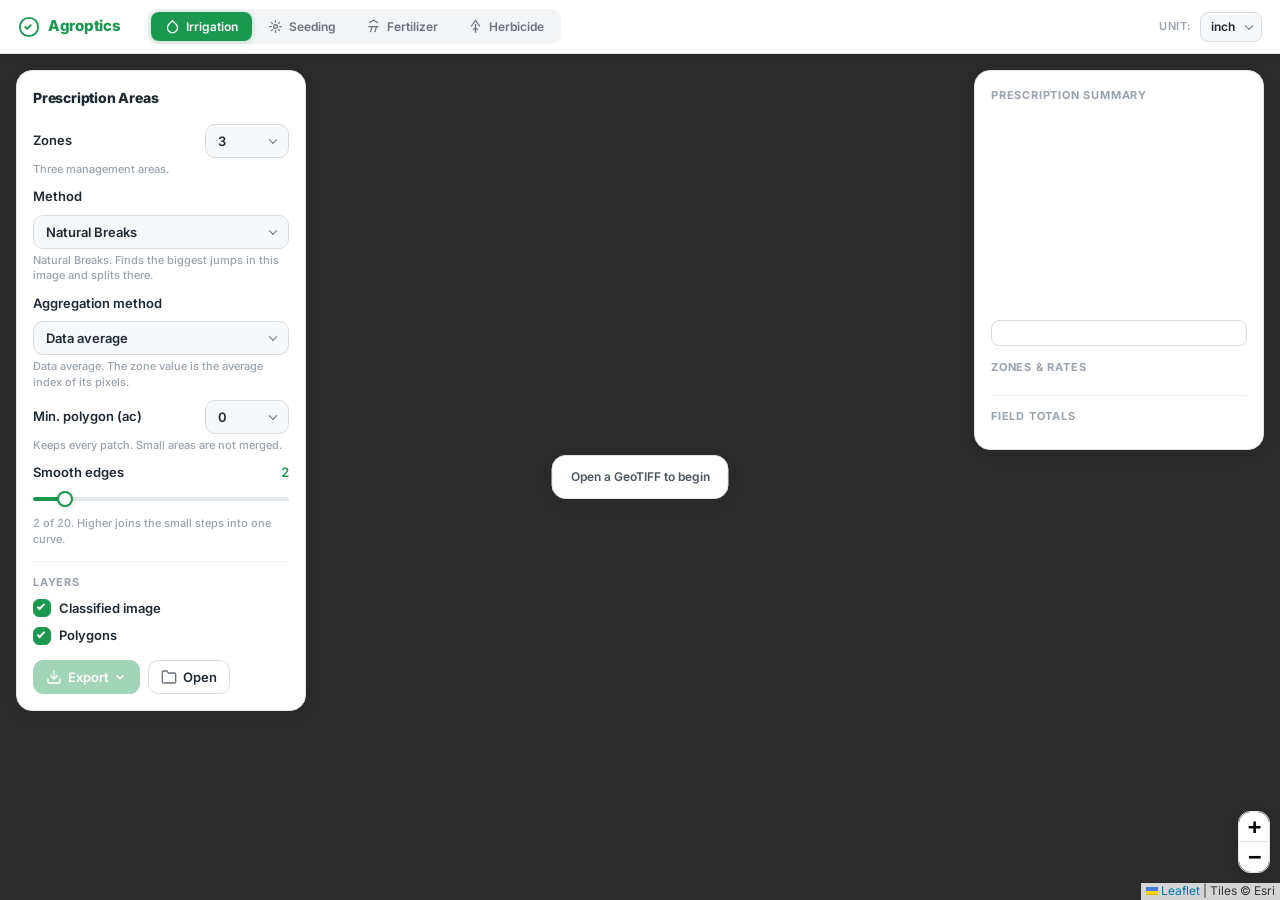
==== commit 5bdd0675: "Rename prescription-demo.html to index.html" ====
--- a/index.html
+++ b/index.html
@@ -7,7 +7,7 @@
     <meta name="description" content="Create variable-rate prescription maps for agricultural machines from satellite imagery." />
     <link rel="stylesheet" href="js/lib/leaflet.css" />
     <link href="https://fonts.googleapis.com/css2?family=Inter:wght@400;500;600;700;800&display=swap" rel="stylesheet" />
-    <link rel="stylesheet" href="prescription-demo.css?v=31" />
+    <link rel="stylesheet" href="prescription-demo.css?v=35" />
 </head>
 <body>
 
@@ -131,11 +131,12 @@
         </div>
 
         <div class="panel-group">
-            <label class="smooth-toggle">
-                <input type="checkbox" id="smoothToggle" checked />
-                <span class="toggle-track"><span class="toggle-thumb"></span></span>
+            <div class="smooth-head">
                 <span>Smooth edges</span>
-            </label>
+                <span class="smooth-value" id="smoothValue">2</span>
+            </div>
+            <input type="range" id="smoothLevel" min="0" max="20" step="1" value="2" title="Smoothing strength" />
+            <p class="field-note" id="smoothNote">2 of 20. Higher joins the small steps into one curve.</p>
         </div>
 
         <div class="panel-layers">
@@ -230,6 +231,6 @@
     <script src="cdns/proj4.js"></script>
     <script src="cdns/turf.min.js"></script>
     <script src="cdns/jszip.min.js"></script>
-    <script src="prescription-demo.js?v=32"></script>
+    <script src="prescription-demo.js?v=44"></script>
 </body>
 </html>
--- a/prescription-demo.css
+++ b/prescription-demo.css
@@ -362,39 +362,69 @@
 }
 .break-row input:focus { outline: none; border-color: #1a9850; }
 
-/* ── Smooth Toggle ───────────────────────────────────────────── */
-.smooth-toggle {
-    display: flex;
-    align-items: center;
-    gap: 10px;
-    cursor: pointer;
+/* ── Smooth slider ───────────────────────────────────────────── */
+.smooth-head {
+    display: flex;
+    align-items: center;
+    justify-content: space-between;
     font-weight: 600;
     font-size: 13px;
     color: #1f2933;
 }
-.smooth-toggle input {
-    position: absolute;
-    opacity: 0; width: 1px; height: 1px;
-}
-.toggle-track {
-    position: relative;
-    width: 36px; height: 20px;
-    background: #d7dce0;
-    border-radius: 12px;
-    transition: background 0.25s;
-    flex-shrink: 0;
-}
-.toggle-thumb {
-    position: absolute;
-    top: 2px; left: 2px;
-    width: 16px; height: 16px;
-    background: #fff;
+.smooth-value {
+    min-width: 18px;
+    text-align: right;
+    font-variant-numeric: tabular-nums;
+    color: #1a9850;
+}
+#smoothLevel {
+    --thumb: 16px;
+    --ratio: 0.1;
+    --fill: calc(var(--ratio) * (100% - var(--thumb)) + (var(--thumb) / 2));
+    -webkit-appearance: none;
+    appearance: none;
+    width: 100%;
+    height: 16px;
+    margin: 8px 0 4px;
+    padding: 0;
+    border: 0;
+    background: transparent;
+    outline: none;
+    cursor: pointer;
+}
+#smoothLevel::-webkit-slider-runnable-track {
+    height: 4px;
+    border: 0;
+    border-radius: 999px;
+    background: linear-gradient(to right, #1a9850 0, #1a9850 var(--fill), #e2e6ea var(--fill), #e2e6ea 100%);
+}
+#smoothLevel::-moz-range-track {
+    height: 4px;
+    border: 0;
+    border-radius: 999px;
+    background: linear-gradient(to right, #1a9850 0, #1a9850 var(--fill), #e2e6ea var(--fill), #e2e6ea 100%);
+}
+#smoothLevel::-webkit-slider-thumb {
+    -webkit-appearance: none;
+    appearance: none;
+    width: 16px;
+    height: 16px;
+    margin-top: -6px;
     border-radius: 50%;
-    transition: transform 0.25s;
-    box-shadow: 0 1px 4px rgba(0,0,0,0.18);
-}
-.smooth-toggle input:checked + .toggle-track { background: #1a9850; }
-.smooth-toggle input:checked + .toggle-track .toggle-thumb { transform: translateX(16px); }
+    background: #fff;
+    border: 2px solid #1a9850;
+    box-shadow: 0 1px 4px rgba(0, 0, 0, 0.16);
+    cursor: pointer;
+}
+#smoothLevel::-moz-range-thumb {
+    width: 16px;
+    height: 16px;
+    border-radius: 50%;
+    background: #fff;
+    border: 2px solid #1a9850;
+    box-shadow: 0 1px 4px rgba(0, 0, 0, 0.16);
+    cursor: pointer;
+}
 
 /* ── Layers ──────────────────────────────────────────────────── */
 .panel-layers {
